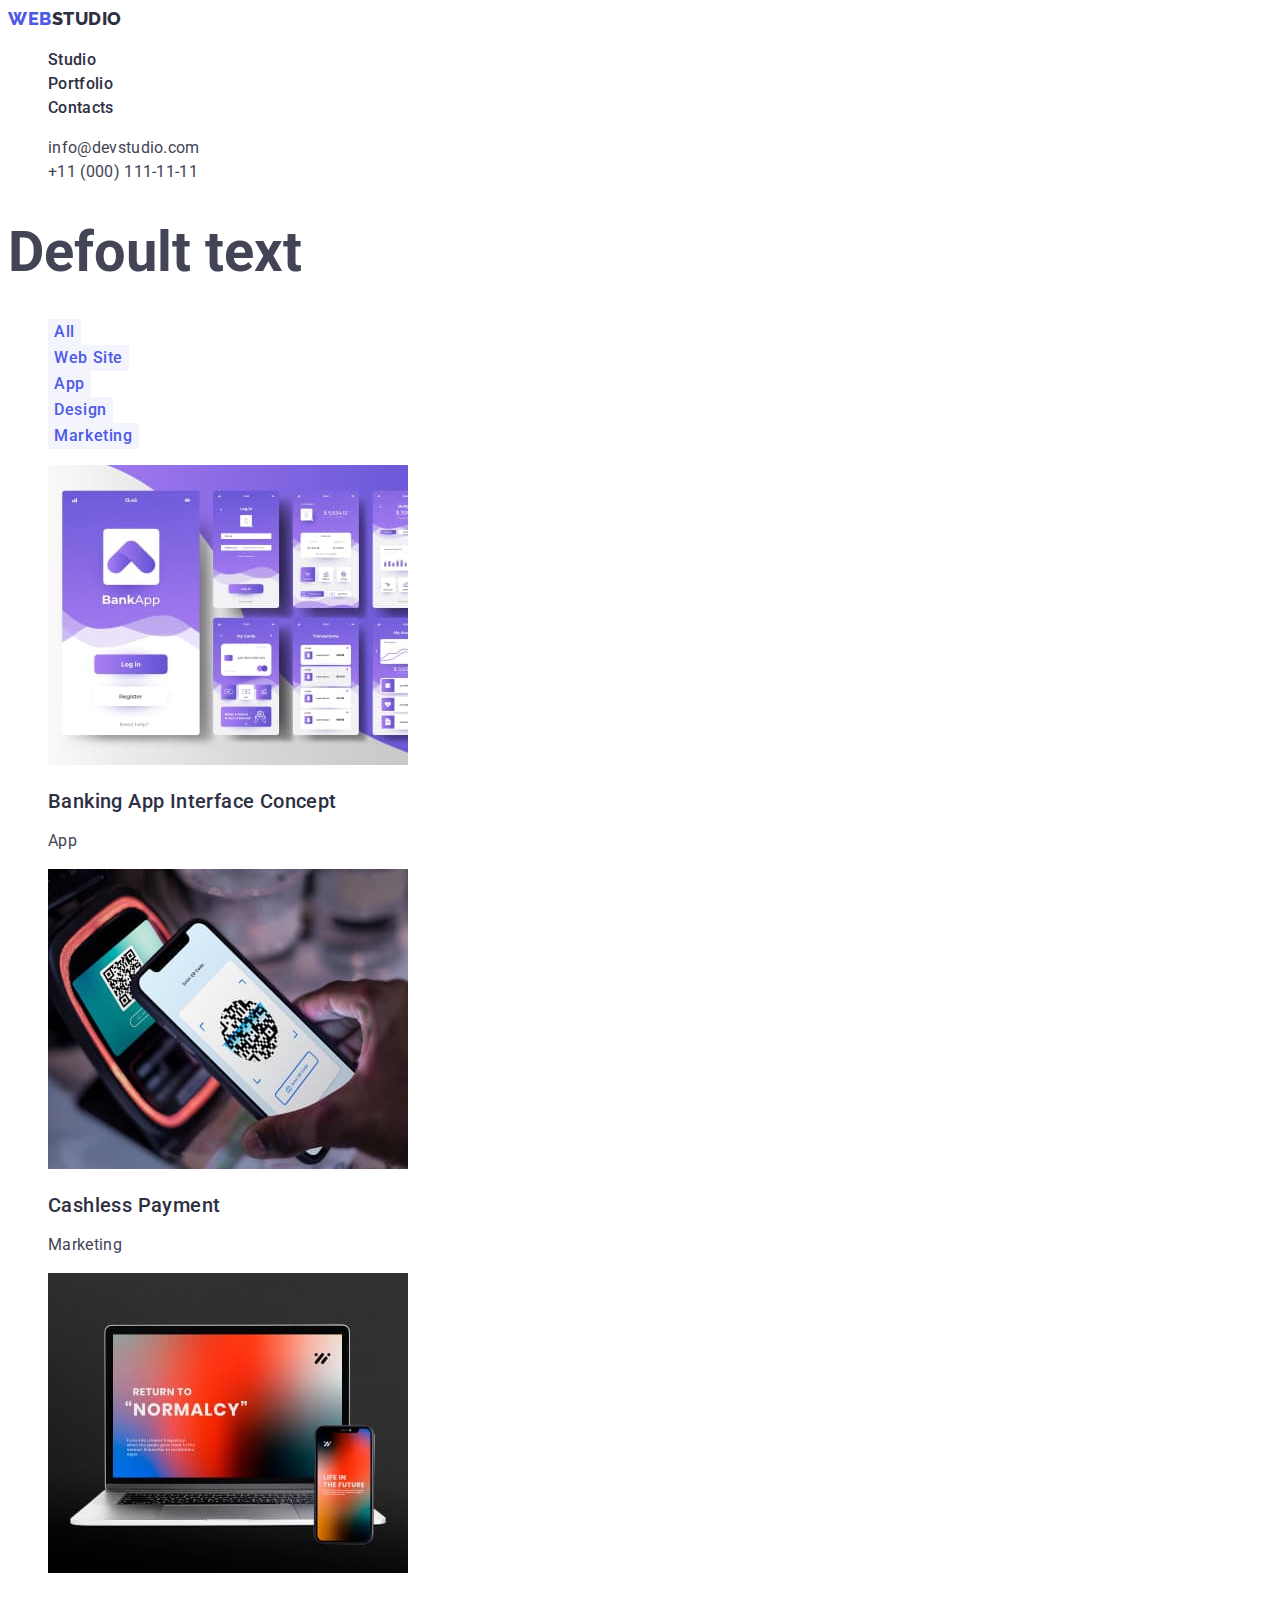
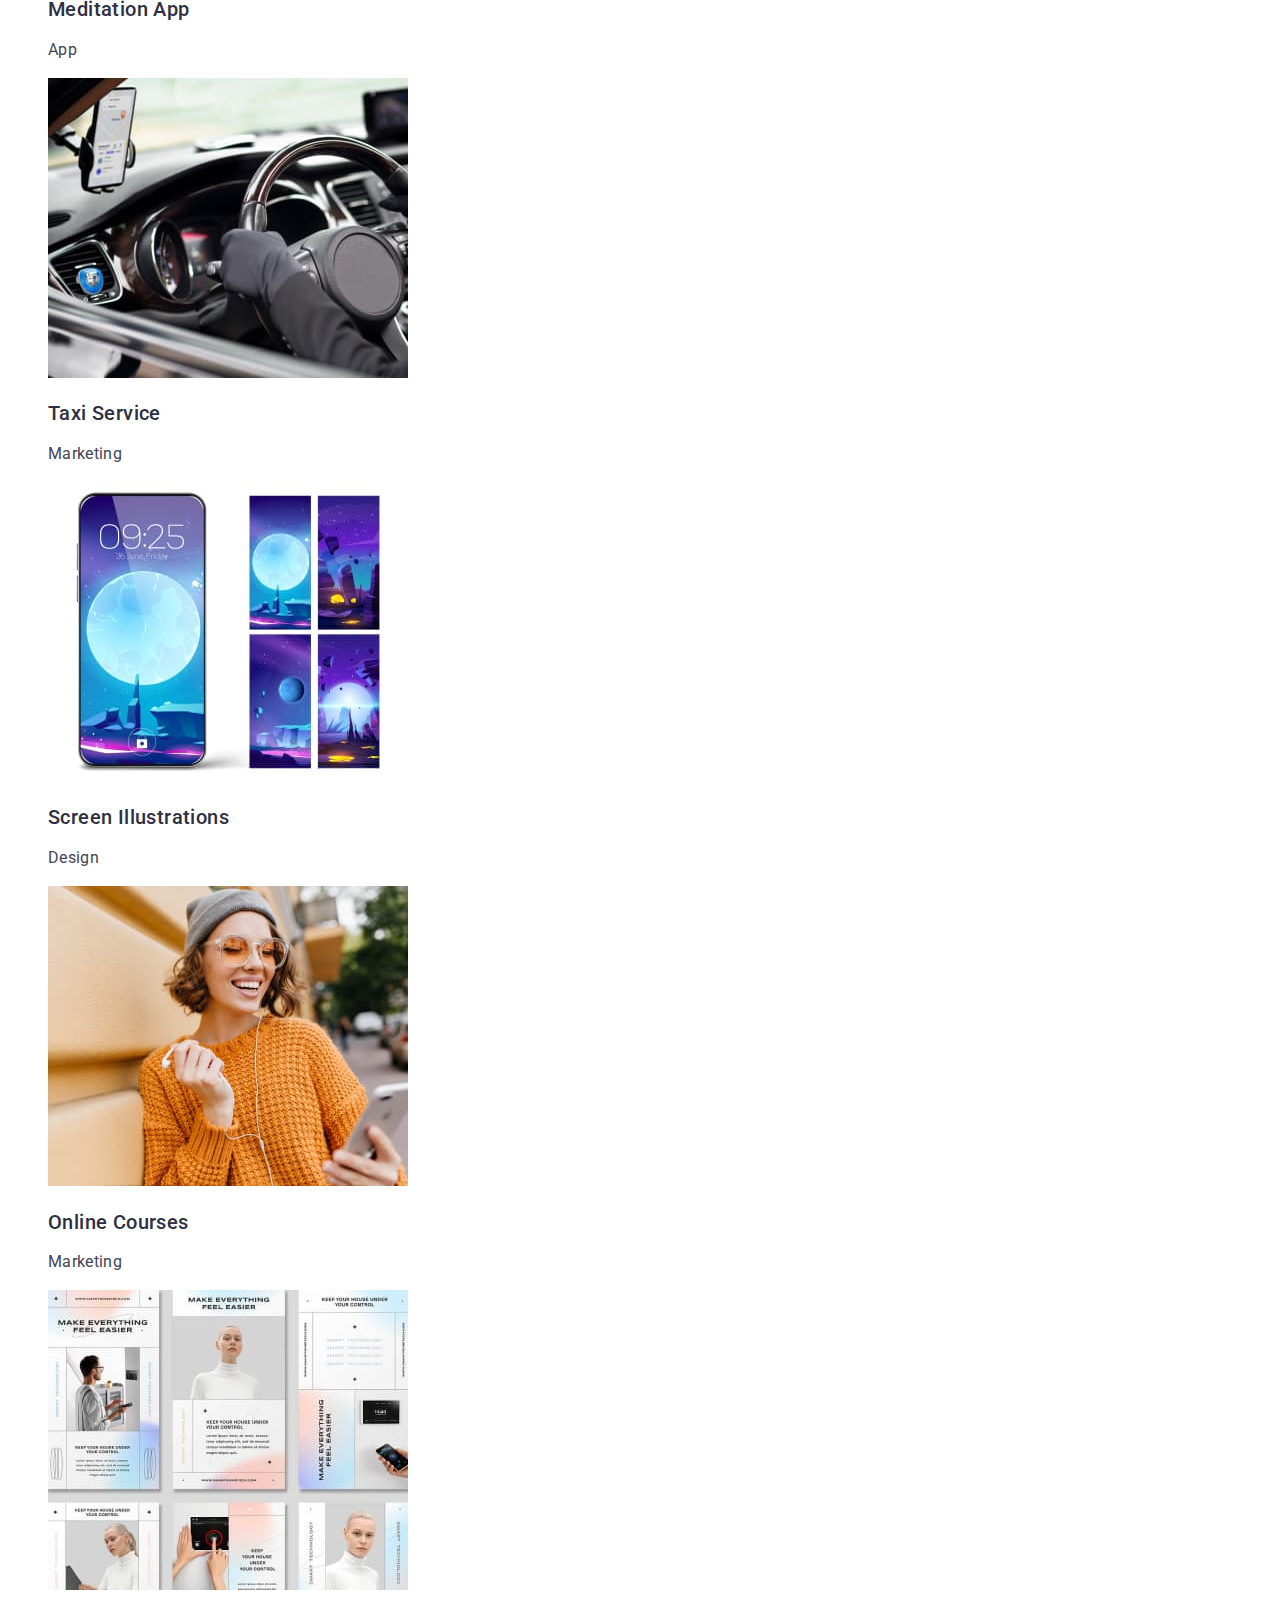
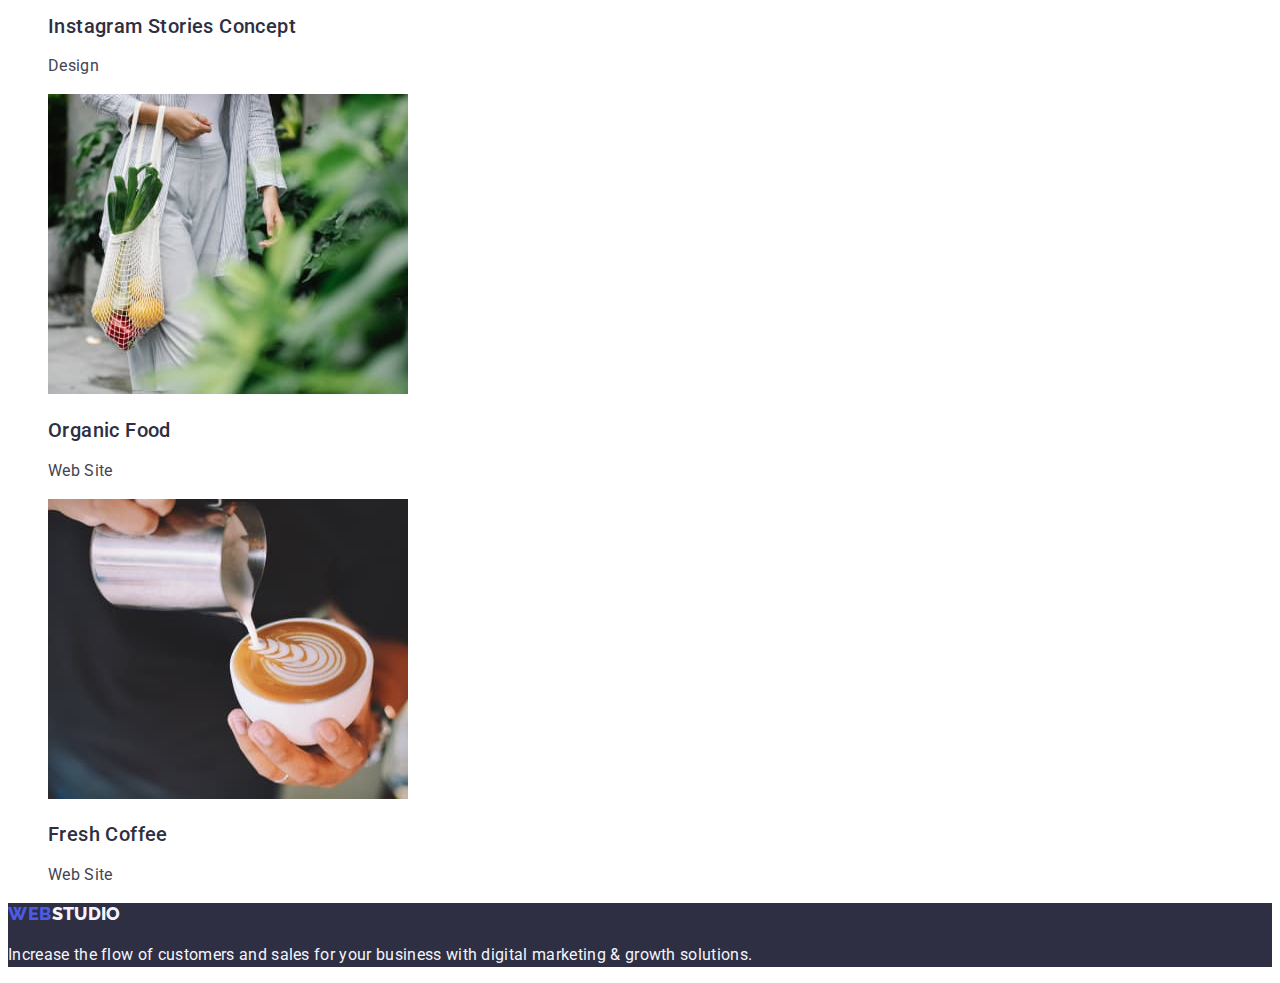
==== portfolio.html @ a038d124 "Initial commit" ====
<!DOCTYPE html>
<html lang="en">
  <head>
    <meta charset="UTF-8" />
    <meta http-equiv="X-UA-Compatible" content="IE=edge" />
    <meta name="viewport" content="width=device-width, initial-scale=1.0" />
    <link rel="stylesheet" href="./css/styles.css" />
    <link rel="preconnect" href="https://fonts.googleapis.com" />
    <link rel="preconnect" href="https://fonts.gstatic.com" crossorigin />
    <link
      href="https://fonts.googleapis.com/css2?family=Raleway:wght@800&family=Roboto:wght@400;500;700;900&display=swap"
      rel="stylesheet"
    />
    <title>Document</title>
    <link rel="stylesheet" href="./css/styles.css" />
  </head>

  <body>
    <header>
      <nav>
        <a href="./index.html" class="logo link"
          >Web<span class="logo-part">Studio</span></a
        >

        <ul class="list">
          <li>
            <a href="./index.html" class="nav-link link">Studio</a>
          </li>
          <li>
            <a href="./portfolio.html" class="nav-link link">Portfolio</a>
          </li>
          <li><a href="" class="nav-link link">Contacts</a></li>
        </ul>
      </nav>
      <address class="contacts">
        <ul class="list">
          <li>
            <a href="mailto:info@devstudio.com" class="address-link link"
              >info@devstudio.com</a
            >
          </li>
          <li>
            <a href="tel:+110001111111" class="address-link link"
              >+11 (000) 111-11-11</a
            >
          </li>
        </ul>
      </address>
    </header>

    <main>
      <!--Filter section-->
      <section>
        <h1>Defoult text</h1>
        <ul class="list">
          <li>
            <button type="button" class="filter-button">All</button>
          </li>
          <li>
            <button type="button" class="filter-button">Web Site</button>
          </li>
          <li>
            <button type="button" class="filter-button">App</button>
          </li>
          <li>
            <button type="button" class="filter-button">Design</button>
          </li>
          <li>
            <button type="button" class="filter-button">Marketing</button>
          </li>
        </ul>

        <ul class="portfolio list">
          <li>
            <a href="" class="link"
              ><img
                src="./images/portfolio/img1.jpg"
                alt="Banking App Interface Concept"
                width="360"
              />
              <h2 class="portfolio_h">Banking App Interface Concept</h2>
              <p class="portfolio_p">App</p>
            </a>
          </li>
          <li>
            <a href="" class="link"
              ><img
                src="./images/portfolio/img2.jpg"
                alt="Cashless Payment"
                width="360"
              />
              <h2 class="portfolio_h">Cashless Payment</h2>
              <p class="portfolio_p">Marketing</p></a
            >
          </li>
          <li>
            <a href="" class="link"
              ><img
                src="./images/portfolio/img3.jpg"
                alt="Meditation App"
                width="360"
              />
              <h2 class="portfolio_h">Meditation App</h2>
              <p class="portfolio_p">App</p>
            </a>
          </li>
          <li>
            <a href="" class="link"
              ><img
                src="./images/portfolio/img4.jpg"
                alt="Taxi Service"
                width="360"
              />
              <h2 class="portfolio_h">Taxi Service</h2>
              <p class="portfolio_p">Marketing</p></a
            >
          </li>
          <li>
            <a href="" class="link"
              ><img
                src="./images/portfolio/img5.jpg"
                alt="Screen Illustrations"
                width="360"
              />
              <h2 class="portfolio_h">Screen Illustrations</h2>
              <p class="portfolio_p">Design</p></a
            >
          </li>
          <li>
            <a href="" class="link"
              ><img
                src="./images/portfolio/img6.jpg"
                alt="Online Courses"
                width="360"
              />
              <h2 class="portfolio_h">Online Courses</h2>
              <p class="portfolio_p">Marketing</p></a
            >
          </li>
          <li>
            <a href="" class="link"
              ><img
                src="./images/portfolio/img7.jpg"
                alt="Instagram Stories Concept"
                width="360"
              />
              <h2 class="portfolio_h">Instagram Stories Concept</h2>
              <p class="portfolio_p">Design</p></a
            >
          </li>
          <li>
            <a href="" class="link"
              ><img
                src="./images/portfolio/img8.jpg"
                alt="Organic Food"
                width="360"
              />
              <h2 class="portfolio_h">Organic Food</h2>
              <p class="portfolio_p">Web Site</p></a
            >
          </li>
          <li>
            <a href="" class="link"
              ><img
                src="./images/portfolio/img9.jpg"
                alt="Fresh Coffee"
                width="360"
              />
              <h2 class="portfolio_h">Fresh Coffee</h2>
              <p class="portfolio_p">Web Site</p></a
            >
          </li>
        </ul>
      </section>
    </main>
    <footer class="foot">
      <a href="./index.html" class="logo link"
        >Web<span class="logo_second">Studio</span></a
      >
      <p class="p_second">
        Increase the flow of customers and sales for your business with digital
        marketing & growth solutions.
      </p>
    </footer>
  </body>
</html>
---- css/styles.css ----
:root {
  --primary-font: "Roboto", sans-serif;
  --primary-brand-color: #4d5ae5;
  --pressed-state-color: #404bbf;
  --primary-saccess-color: #31d0aa;
  --text-color: #434455;
  --saccent-color: #e7e9fc;
  --light-color: #f4f4fd;
  --modal-overlay: #2e2f42;
  --hero-background-color: #2e2f42;
  --white-background-color: #ffffff;
  --modal-background-color: #fcfcfc;
}

body {
  font-family: var(--primary-font);
  color: var(--text-color);
  font-size: 16px;
  background-color: var(--white-background-color);
  line-height: 24px;
  letter-spacing: 2%;
}

h1 {
  font-size: 56px;
  line-height: 60px;
  letter-spacing: 2%;
  font-weight: bold;
}
.second_h {
  font-size: 36px;
  letter-spacing: 2%;
  font-weight: bold;
  letter-spacing: 0.02em;
  color: var(--hero-background-color);
}
.third_h {
  font-size: 20px;
  font-weight: medium;
  font-weight: 500;
  line-height: 1.2;
  letter-spacing: 0.02em;
  color: var(--hero-background-color);
}
button {
  font-size: 16px;
  letter-spacing: 4%;
  line-height: 24px;
  background-color: var(--primary-brand-color);
  color: var(--white-background-color);
  border: 0px;
  cursor: pointer;
}
button:hover,
button:focus {
  background-color: var(--pressed-state-color);
}
.small-text {
  font-size: 12px;
  letter-spacing: 4%;
  line-height: 14px;
}
.medium-text {
  font-size: 16px;
  letter-spacing: 2%;
  line-height: 24px;
  font-weight: medium;
}
.nav-link {
  color: var(--text-color);
  text-decoration: none;
  font-style: normal;
  font-weight: 500;
  font-size: 16px;
  line-height: 1.5;
  letter-spacing: 0.02em;
  color: var(--hero-background-color);
}
.list {
  list-style: none;
}
.list .link:active {
  color: var(--primary-brand-color);
  text-decoration: underline;
}
.contacts {
  font-style: normal;
}
.contacts .link:active {
  color: var(--primary-brand-color);
  text-decoration: none;
}

ul {
  list-style-type: none;
}
.logo {
  font-family: "Raleway", sans-serif;
  font-weight: 800;
  font-size: 18px;
  line-height: 1.17;
  letter-spacing: 0.03em;
  text-transform: uppercase;
  color: var(--primary-brand-color);
  text-decoration: none;
}

.logo-part {
  color: var(--modal-overlay);
}
.logo_second {
  color: #f4f4fd;
  letter-spacing: 0.02em;
}
.p_second {
  color: var(--light-color);
  letter-spacing: 0.02em;
}
.address-link {
  font-size: 16px;
  line-height: 1.5;
  letter-spacing: 0.02em;
  color: var(--text-color);
}
.address-link:hover,
.address-link:focus {
  color: var(--pressed-state-color);
  text-decoration: none;
}
.first-section {
  background-color: var(--hero-background-color);
}
.hero_h {
  font-size: 56px;
  line-height: 1.07;
  text-align: center;
  letter-spacing: 0.02em;
  color: #ffffff;
}
.hero_button {
  background-color: #4d5ae5;
  font-family: "Roboto", sans-serif;
  font-weight: 500;
  font-size: 16px;
  line-height: 1.5;
  letter-spacing: 0.04em;
  color: #ffffff;
  cursor: pointer;
}
.hero_button:hover,
.hero_button:focus {
  background-color: var(--pressed-state-color);
}
.p_benefits {
  font-size: 16px;
  line-height: 1.5;
  letter-spacing: 0.02em;
  color: var(--text-color);
}
.second_h {
  font-size: 36px;
  line-height: 1.11;
  text-align: center;
  letter-spacing: 0.02em;
  text-transform: capitalize;
  color: var(--hero-background-color);
}
.team_section {
  background-color: #f4f4fd;
}
.team_img {
  background-color: #ffffff;
}
.foot {
  background-color: var(--hero-background-color);
}

.link {
  text-decoration: none;
}

.link:hover,
.link:focus {
  color: var(--primary-brand-color);
  text-decoration: none;
}
.nav-link.link:hover,
.nav-link.link:focus {
  color: var(--pressed-state-color);
  text-decoration: none;
}
.address-link.link:hover,
.address-link.link:focus {
  color: var(--pressed-state-color);
  text-decoration: none;
}
.filter-button {
  font-family: "Roboto", sans-serif;
  font-weight: 500;
  font-size: 16px;
  line-height: 1.5;
  letter-spacing: 0.04em;
  color: var(--primary-brand-color);
  background-color: var(--light-color);
  cursor: pointer;
}
.filter-button:hover,
.filter-button:focus {
  color: #ffffff;
  background-color: #404bbf;
}
.portfolio_p {
  font-size: 16px;
  line-height: 1.5;
  letter-spacing: 0.02em;
  color: var(--text-color);
}
.portfolio_h {
  font-weight: 500;
  font-size: 20px;
  line-height: 1.2;
  letter-spacing: 0.02em;
  color: var(--hero-background-color);
}
---- css/styles.css ----
:root {
  --primary-font: "Roboto", sans-serif;
  --primary-brand-color: #4d5ae5;
  --pressed-state-color: #404bbf;
  --primary-saccess-color: #31d0aa;
  --text-color: #434455;
  --saccent-color: #e7e9fc;
  --light-color: #f4f4fd;
  --modal-overlay: #2e2f42;
  --hero-background-color: #2e2f42;
  --white-background-color: #ffffff;
  --modal-background-color: #fcfcfc;
}

body {
  font-family: var(--primary-font);
  color: var(--text-color);
  font-size: 16px;
  background-color: var(--white-background-color);
  line-height: 24px;
  letter-spacing: 2%;
}

h1 {
  font-size: 56px;
  line-height: 60px;
  letter-spacing: 2%;
  font-weight: bold;
}
.second_h {
  font-size: 36px;
  letter-spacing: 2%;
  font-weight: bold;
  letter-spacing: 0.02em;
  color: var(--hero-background-color);
}
.third_h {
  font-size: 20px;
  font-weight: medium;
  font-weight: 500;
  line-height: 1.2;
  letter-spacing: 0.02em;
  color: var(--hero-background-color);
}
button {
  font-size: 16px;
  letter-spacing: 4%;
  line-height: 24px;
  background-color: var(--primary-brand-color);
  color: var(--white-background-color);
  border: 0px;
  cursor: pointer;
}
button:hover,
button:focus {
  background-color: var(--pressed-state-color);
}
.small-text {
  font-size: 12px;
  letter-spacing: 4%;
  line-height: 14px;
}
.medium-text {
  font-size: 16px;
  letter-spacing: 2%;
  line-height: 24px;
  font-weight: medium;
}
.nav-link {
  color: var(--text-color);
  text-decoration: none;
  font-style: normal;
  font-weight: 500;
  font-size: 16px;
  line-height: 1.5;
  letter-spacing: 0.02em;
  color: var(--hero-background-color);
}
.list {
  list-style: none;
}
.list .link:active {
  color: var(--primary-brand-color);
  text-decoration: underline;
}
.contacts {
  font-style: normal;
}
.contacts .link:active {
  color: var(--primary-brand-color);
  text-decoration: none;
}

ul {
  list-style-type: none;
}
.logo {
  font-family: "Raleway", sans-serif;
  font-weight: 800;
  font-size: 18px;
  line-height: 1.17;
  letter-spacing: 0.03em;
  text-transform: uppercase;
  color: var(--primary-brand-color);
  text-decoration: none;
}

.logo-part {
  color: var(--modal-overlay);
}
.logo_second {
  color: #f4f4fd;
  letter-spacing: 0.02em;
}
.p_second {
  color: var(--light-color);
  letter-spacing: 0.02em;
}
.address-link {
  font-size: 16px;
  line-height: 1.5;
  letter-spacing: 0.02em;
  color: var(--text-color);
}
.address-link:hover,
.address-link:focus {
  color: var(--pressed-state-color);
  text-decoration: none;
}
.first-section {
  background-color: var(--hero-background-color);
}
.hero_h {
  font-size: 56px;
  line-height: 1.07;
  text-align: center;
  letter-spacing: 0.02em;
  color: #ffffff;
}
.hero_button {
  background-color: #4d5ae5;
  font-family: "Roboto", sans-serif;
  font-weight: 500;
  font-size: 16px;
  line-height: 1.5;
  letter-spacing: 0.04em;
  color: #ffffff;
  cursor: pointer;
}
.hero_button:hover,
.hero_button:focus {
  background-color: var(--pressed-state-color);
}
.p_benefits {
  font-size: 16px;
  line-height: 1.5;
  letter-spacing: 0.02em;
  color: var(--text-color);
}
.second_h {
  font-size: 36px;
  line-height: 1.11;
  text-align: center;
  letter-spacing: 0.02em;
  text-transform: capitalize;
  color: var(--hero-background-color);
}
.team_section {
  background-color: #f4f4fd;
}
.team_img {
  background-color: #ffffff;
}
.foot {
  background-color: var(--hero-background-color);
}

.link {
  text-decoration: none;
}

.link:hover,
.link:focus {
  color: var(--primary-brand-color);
  text-decoration: none;
}
.nav-link.link:hover,
.nav-link.link:focus {
  color: var(--pressed-state-color);
  text-decoration: none;
}
.address-link.link:hover,
.address-link.link:focus {
  color: var(--pressed-state-color);
  text-decoration: none;
}
.filter-button {
  font-family: "Roboto", sans-serif;
  font-weight: 500;
  font-size: 16px;
  line-height: 1.5;
  letter-spacing: 0.04em;
  color: var(--primary-brand-color);
  background-color: var(--light-color);
  cursor: pointer;
}
.filter-button:hover,
.filter-button:focus {
  color: #ffffff;
  background-color: #404bbf;
}
.portfolio_p {
  font-size: 16px;
  line-height: 1.5;
  letter-spacing: 0.02em;
  color: var(--text-color);
}
.portfolio_h {
  font-weight: 500;
  font-size: 20px;
  line-height: 1.2;
  letter-spacing: 0.02em;
  color: var(--hero-background-color);
}
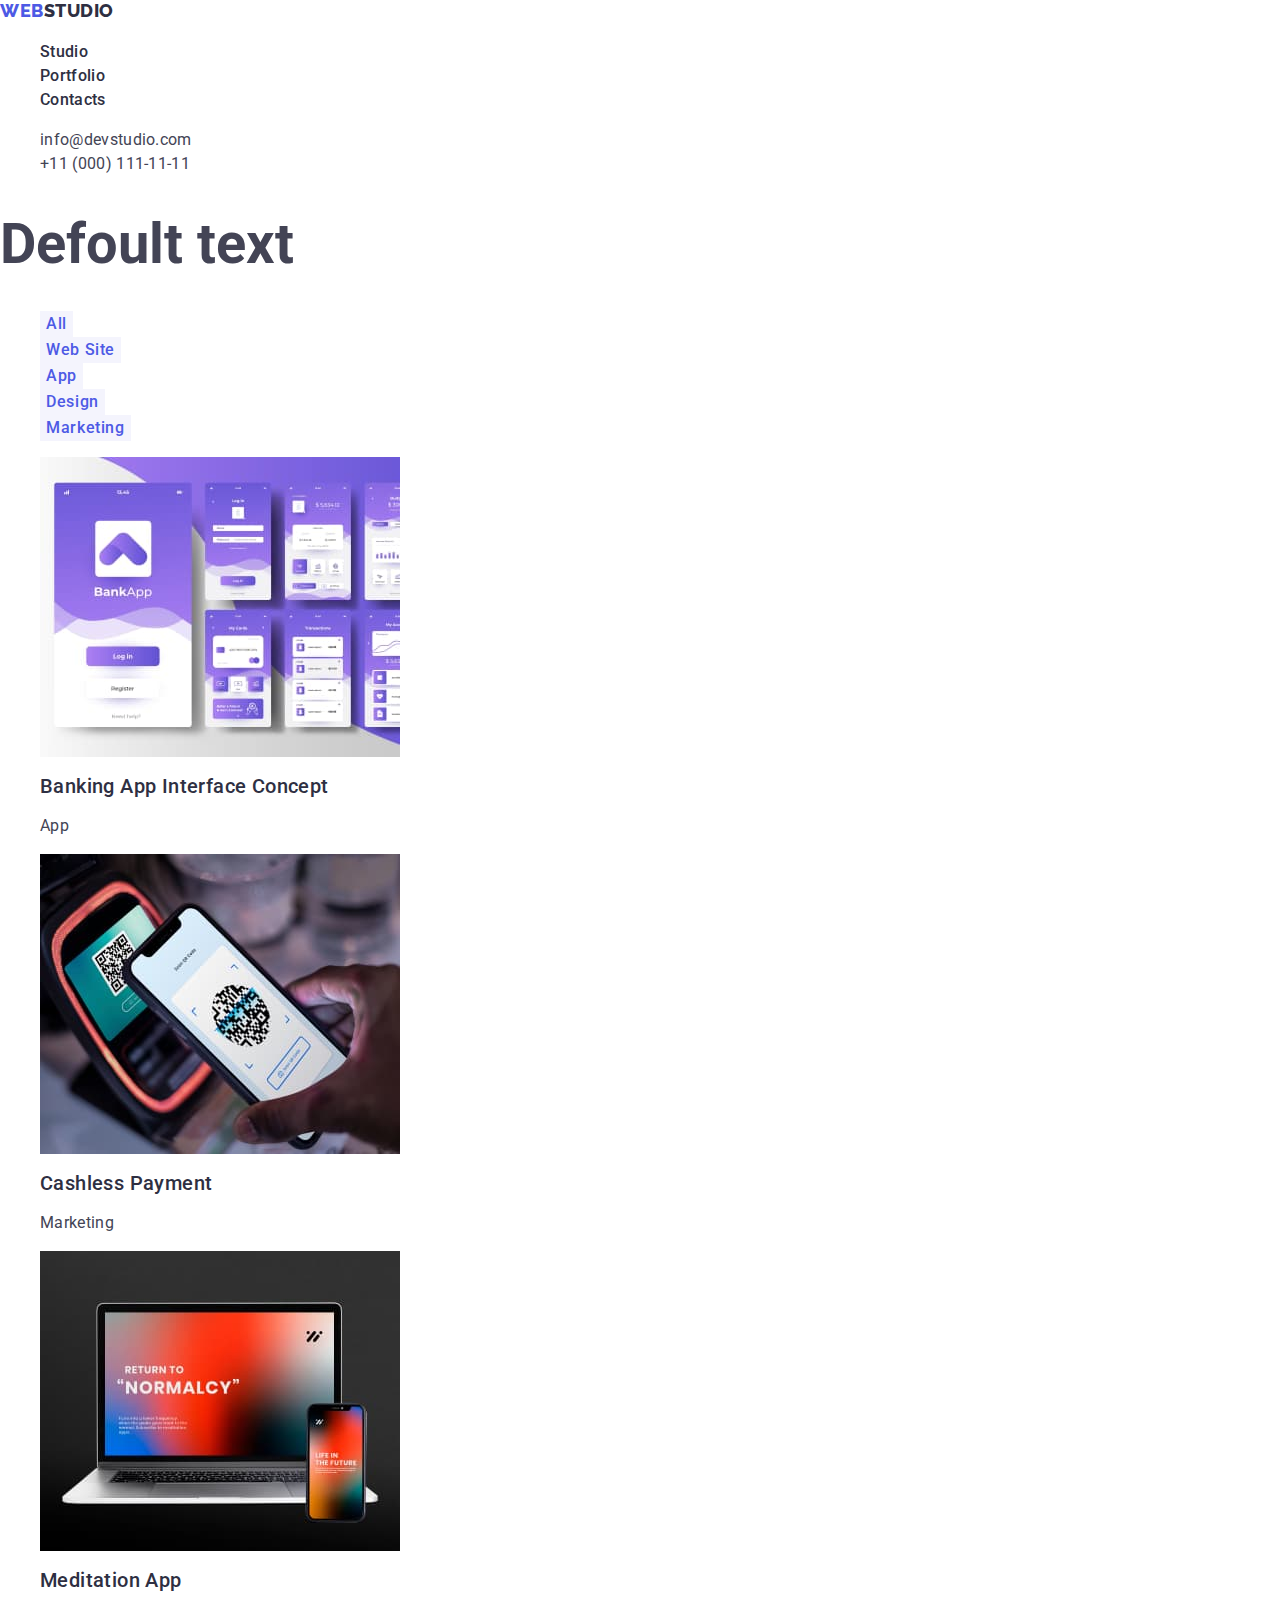
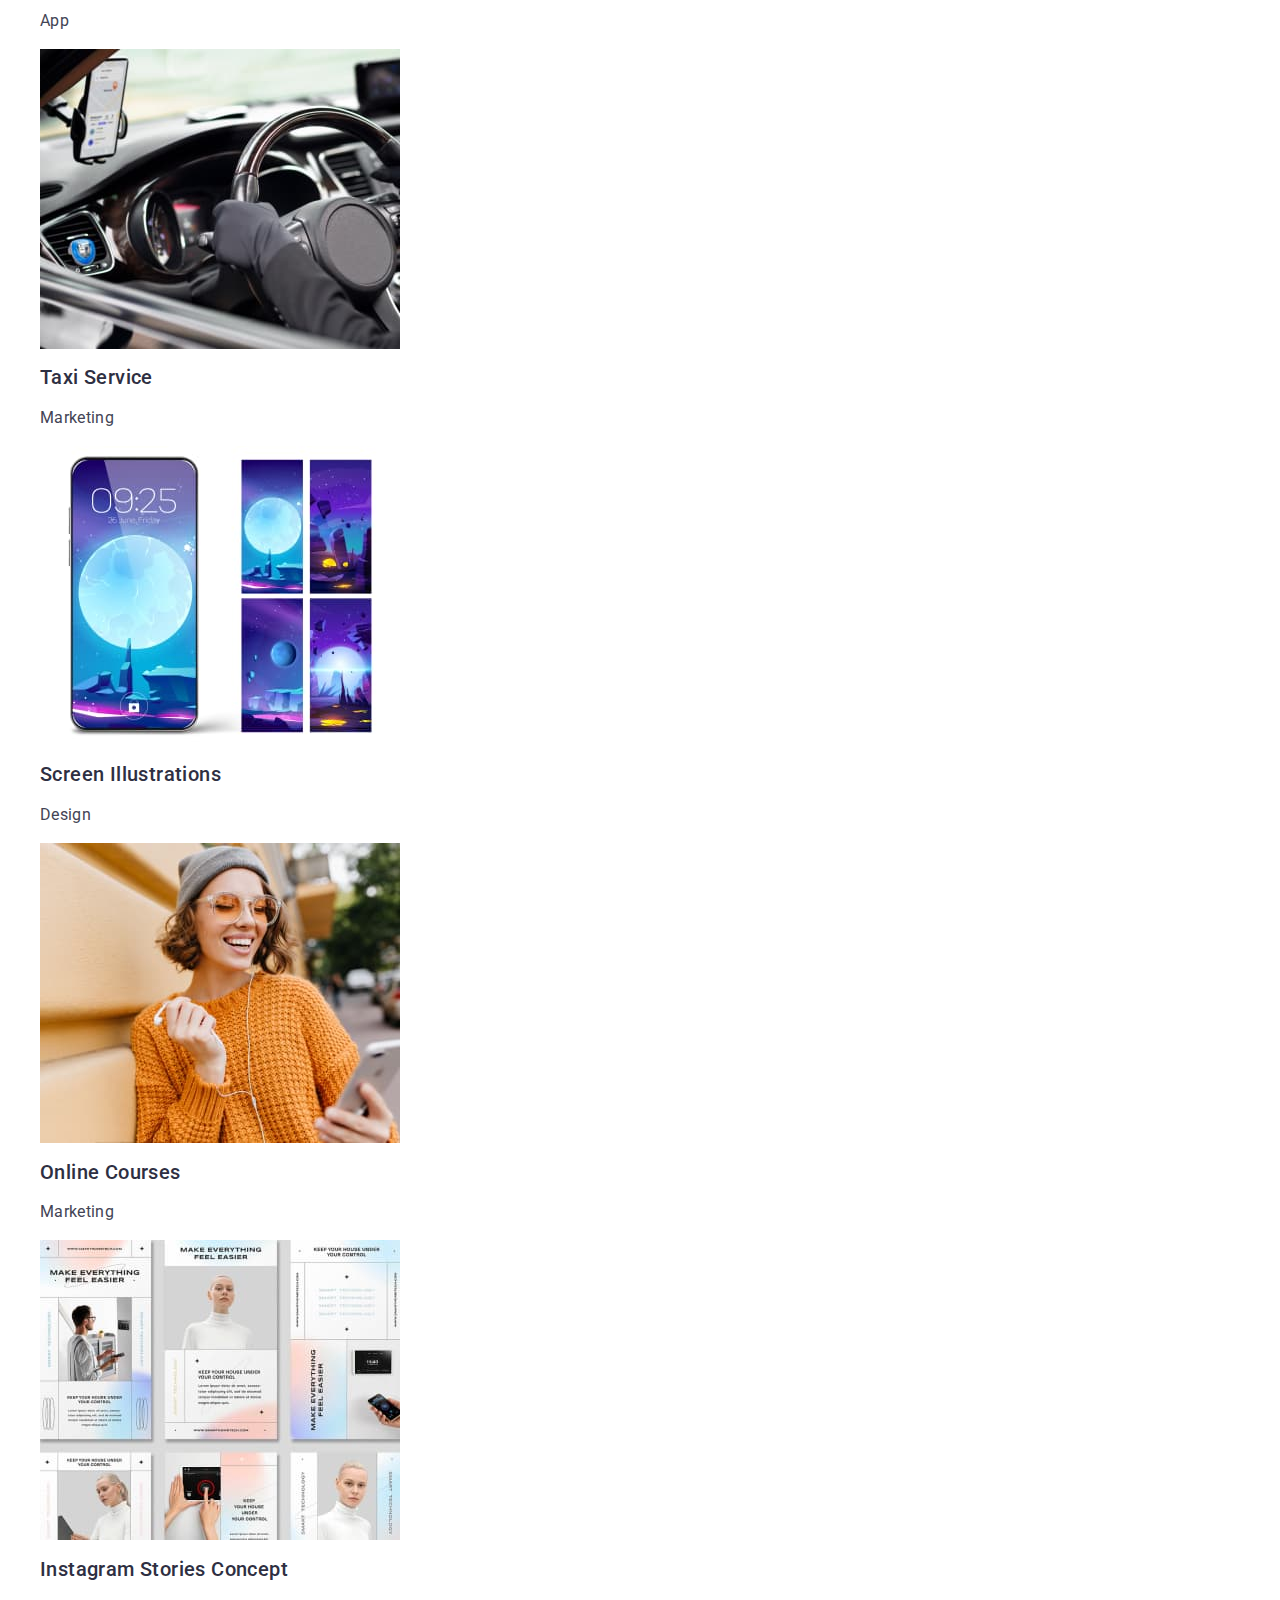
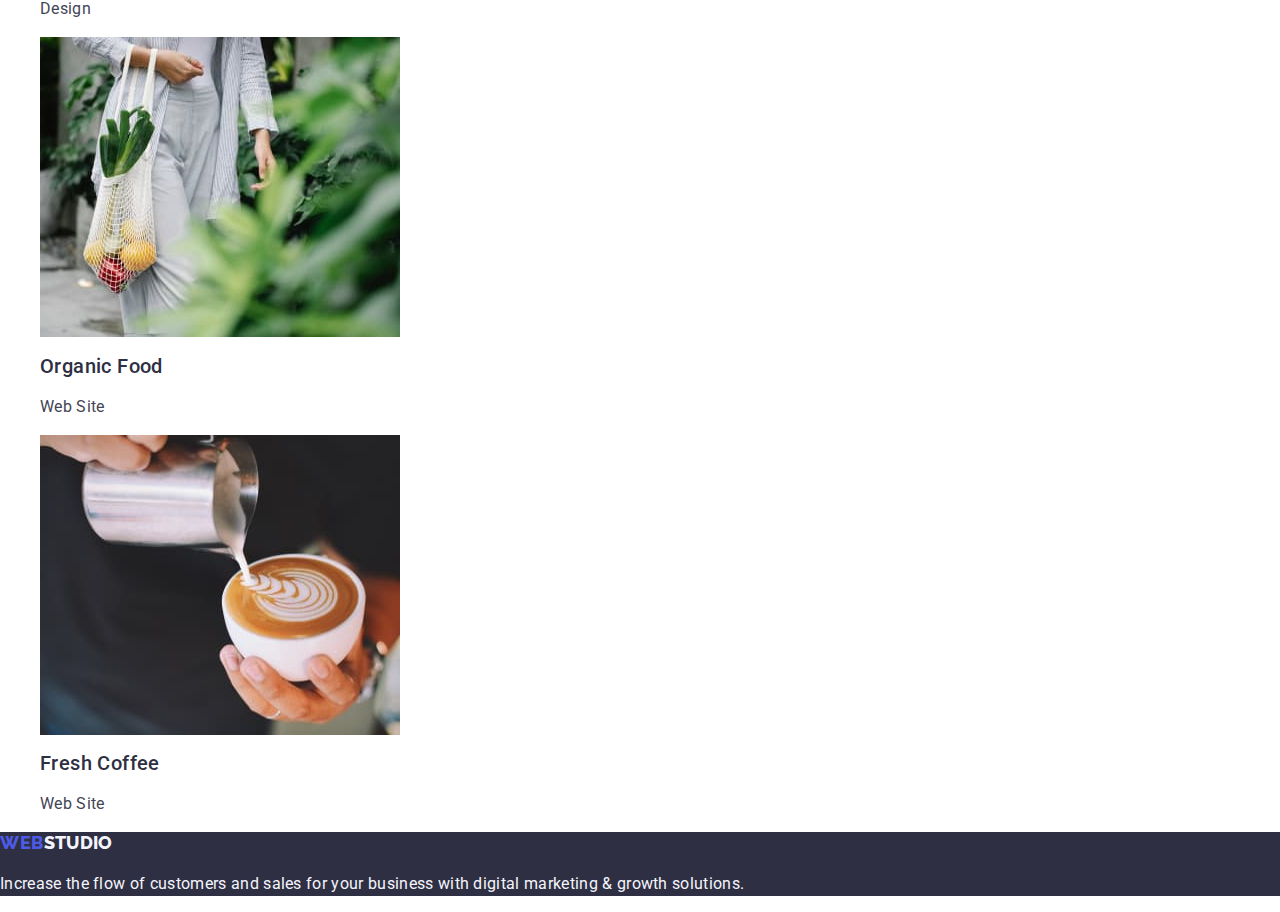
==== commit b30d9eaf: "1" ====
--- a/portfolio.html
+++ b/portfolio.html
@@ -12,6 +12,10 @@
       rel="stylesheet"
     />
     <title>Document</title>
+    <link
+      rel="stylesheet"
+      href="https://cdn.jsdelivr.net/npm/modern-normalize@2.0.0/modern-normalize.min.css"
+    />
     <link rel="stylesheet" href="./css/styles.css" />
   </head>
 
--- a/css/styles.css
+++ b/css/styles.css
@@ -27,13 +27,7 @@
   letter-spacing: 2%;
   font-weight: bold;
 }
-.second_h {
-  font-size: 36px;
-  letter-spacing: 2%;
-  font-weight: bold;
-  letter-spacing: 0.02em;
-  color: var(--hero-background-color);
-}
+
 .third_h {
   font-size: 20px;
   font-weight: medium;
@@ -163,8 +157,11 @@
   text-align: center;
   letter-spacing: 0.02em;
   text-transform: capitalize;
-  color: var(--hero-background-color);
-}
+  color: var(--hero-background-color); 
+    
+  font-weight: bold;
+}
+
 .team_section {
   background-color: #f4f4fd;
 }
@@ -222,3 +219,6 @@
   letter-spacing: 0.02em;
   color: var(--hero-background-color);
 }
+img {
+  display: block;
+}--- a/css/styles.css
+++ b/css/styles.css
@@ -27,13 +27,7 @@
   letter-spacing: 2%;
   font-weight: bold;
 }
-.second_h {
-  font-size: 36px;
-  letter-spacing: 2%;
-  font-weight: bold;
-  letter-spacing: 0.02em;
-  color: var(--hero-background-color);
-}
+
 .third_h {
   font-size: 20px;
   font-weight: medium;
@@ -163,8 +157,11 @@
   text-align: center;
   letter-spacing: 0.02em;
   text-transform: capitalize;
-  color: var(--hero-background-color);
-}
+  color: var(--hero-background-color); 
+    
+  font-weight: bold;
+}
+
 .team_section {
   background-color: #f4f4fd;
 }
@@ -222,3 +219,6 @@
   letter-spacing: 0.02em;
   color: var(--hero-background-color);
 }
+img {
+  display: block;
+}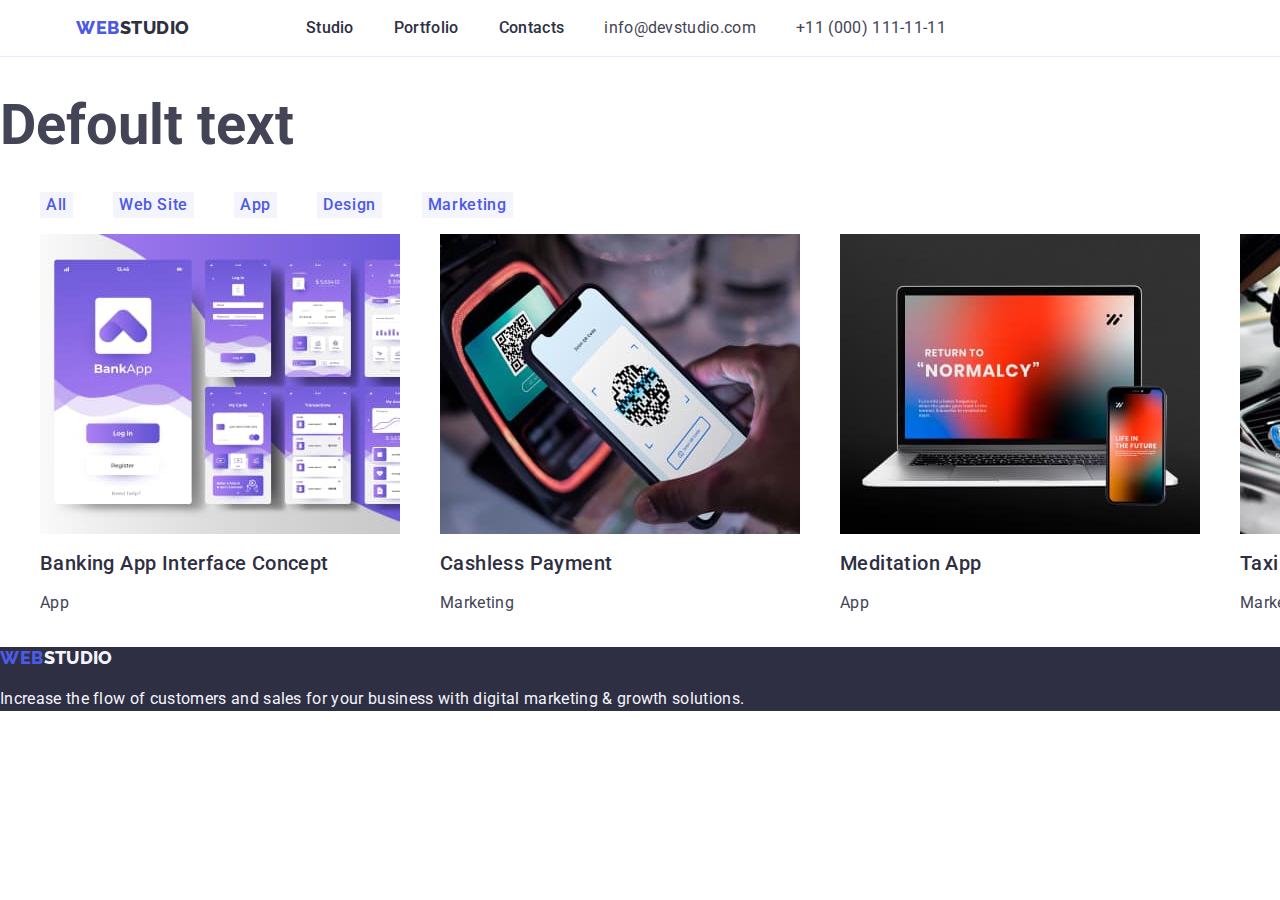
==== commit 4b3464dd: "5" ====
--- a/portfolio.html
+++ b/portfolio.html
@@ -20,36 +20,38 @@
   </head>
 
   <body>
-    <header>
-      <nav>
-        <a href="./index.html" class="logo link"
-          >Web<span class="logo-part">Studio</span></a
-        >
+    <header class="page-header">
+      <div class="div-page-header container">
+        <nav class="navigation">
+          <a href="./index.html" class="logo link"
+            >Web<span class="logo-part">Studio</span></a
+          >
 
-        <ul class="list">
-          <li>
-            <a href="./index.html" class="nav-link link">Studio</a>
-          </li>
-          <li>
-            <a href="./portfolio.html" class="nav-link link">Portfolio</a>
-          </li>
-          <li><a href="" class="nav-link link">Contacts</a></li>
-        </ul>
-      </nav>
-      <address class="contacts">
-        <ul class="list">
-          <li>
-            <a href="mailto:info@devstudio.com" class="address-link link"
-              >info@devstudio.com</a
-            >
-          </li>
-          <li>
-            <a href="tel:+110001111111" class="address-link link"
-              >+11 (000) 111-11-11</a
-            >
-          </li>
-        </ul>
-      </address>
+          <ul class="list">
+            <li>
+              <a href="./index.html" class="nav-link link">Studio</a>
+            </li>
+            <li>
+              <a href="./portfolio.html" class="nav-link link">Portfolio</a>
+            </li>
+            <li><a href="" class="nav-link link">Contacts</a></li>
+          </ul>
+        </nav>
+        <address class="contacts">
+          <ul class="list">
+            <li>
+              <a href="mailto:info@devstudio.com" class="address-link link"
+                >info@devstudio.com</a
+              >
+            </li>
+            <li>
+              <a href="tel:+110001111111" class="address-link link"
+                >+11 (000) 111-11-11</a
+              >
+            </li>
+          </ul>
+        </address>
+      </div>
     </header>
 
     <main>
--- a/css/styles.css
+++ b/css/styles.css
@@ -35,6 +35,7 @@
   line-height: 1.2;
   letter-spacing: 0.02em;
   color: var(--hero-background-color);
+  margin-bottom: 8px;
 }
 button {
   font-size: 16px;
@@ -69,9 +70,12 @@
   line-height: 1.5;
   letter-spacing: 0.02em;
   color: var(--hero-background-color);
+  padding: 24px 0 24px;
 }
 .list {
   list-style: none;
+  display: flex;
+  gap: 40px;
 }
 .list .link:active {
   color: var(--primary-brand-color);
@@ -79,6 +83,7 @@
 }
 .contacts {
   font-style: normal;
+  display: flex;
 }
 .contacts .link:active {
   color: var(--primary-brand-color);
@@ -97,6 +102,7 @@
   text-transform: uppercase;
   color: var(--primary-brand-color);
   text-decoration: none;
+  margin-right: 76px;
 }
 
 .logo-part {
@@ -123,6 +129,10 @@
 }
 .first-section {
   background-color: var(--hero-background-color);
+  padding: 188px 0 188px;
+}
+.second-section {
+  padding: 120px 0 120px;
 }
 .hero_h {
   font-size: 56px;
@@ -130,6 +140,7 @@
   text-align: center;
   letter-spacing: 0.02em;
   color: #ffffff;
+  max-width: 496px;
 }
 .hero_button {
   background-color: #4d5ae5;
@@ -140,6 +151,11 @@
   letter-spacing: 0.04em;
   color: #ffffff;
   cursor: pointer;
+  display: block;
+  min-width: 169px;
+  height: 56px;
+  border: none;
+  border-radius: 4px;
 }
 .hero_button:hover,
 .hero_button:focus {
@@ -157,8 +173,7 @@
   text-align: center;
   letter-spacing: 0.02em;
   text-transform: capitalize;
-  color: var(--hero-background-color); 
-    
+  color: var(--hero-background-color);
   font-weight: bold;
 }
 
@@ -221,4 +236,38 @@
 }
 img {
   display: block;
-}+}
+.page-header {
+  border-bottom: 1px solid #e7e9fc;
+}
+.div-page-header {
+  display: flex;
+}
+.container {
+  width: 1158px;
+  margin: 0 auto;
+  padding: 0 15px 0 15px;
+}
+.navigation {
+  display: flex;
+  align-items: center;
+}
+.visually-hidden {
+  position: absolute;
+  width: 1px;
+  height: 1px;
+  margin: -1px;
+  border: 0;
+  padding: 0;
+  white-space: nowrap;
+  clip-path: inset(100%);
+  clip: rect(0 0 0 0);
+  overflow: hidden;
+}
+.benefits_list{
+  display: flex;
+  gap: 24px;
+}
+.benefits-li{
+  width: calc((100% - 72px) / 4);
+}
--- a/css/styles.css
+++ b/css/styles.css
@@ -35,6 +35,7 @@
   line-height: 1.2;
   letter-spacing: 0.02em;
   color: var(--hero-background-color);
+  margin-bottom: 8px;
 }
 button {
   font-size: 16px;
@@ -69,9 +70,12 @@
   line-height: 1.5;
   letter-spacing: 0.02em;
   color: var(--hero-background-color);
+  padding: 24px 0 24px;
 }
 .list {
   list-style: none;
+  display: flex;
+  gap: 40px;
 }
 .list .link:active {
   color: var(--primary-brand-color);
@@ -79,6 +83,7 @@
 }
 .contacts {
   font-style: normal;
+  display: flex;
 }
 .contacts .link:active {
   color: var(--primary-brand-color);
@@ -97,6 +102,7 @@
   text-transform: uppercase;
   color: var(--primary-brand-color);
   text-decoration: none;
+  margin-right: 76px;
 }
 
 .logo-part {
@@ -123,6 +129,10 @@
 }
 .first-section {
   background-color: var(--hero-background-color);
+  padding: 188px 0 188px;
+}
+.second-section {
+  padding: 120px 0 120px;
 }
 .hero_h {
   font-size: 56px;
@@ -130,6 +140,7 @@
   text-align: center;
   letter-spacing: 0.02em;
   color: #ffffff;
+  max-width: 496px;
 }
 .hero_button {
   background-color: #4d5ae5;
@@ -140,6 +151,11 @@
   letter-spacing: 0.04em;
   color: #ffffff;
   cursor: pointer;
+  display: block;
+  min-width: 169px;
+  height: 56px;
+  border: none;
+  border-radius: 4px;
 }
 .hero_button:hover,
 .hero_button:focus {
@@ -157,8 +173,7 @@
   text-align: center;
   letter-spacing: 0.02em;
   text-transform: capitalize;
-  color: var(--hero-background-color); 
-    
+  color: var(--hero-background-color);
   font-weight: bold;
 }
 
@@ -221,4 +236,38 @@
 }
 img {
   display: block;
-}+}
+.page-header {
+  border-bottom: 1px solid #e7e9fc;
+}
+.div-page-header {
+  display: flex;
+}
+.container {
+  width: 1158px;
+  margin: 0 auto;
+  padding: 0 15px 0 15px;
+}
+.navigation {
+  display: flex;
+  align-items: center;
+}
+.visually-hidden {
+  position: absolute;
+  width: 1px;
+  height: 1px;
+  margin: -1px;
+  border: 0;
+  padding: 0;
+  white-space: nowrap;
+  clip-path: inset(100%);
+  clip: rect(0 0 0 0);
+  overflow: hidden;
+}
+.benefits_list{
+  display: flex;
+  gap: 24px;
+}
+.benefits-li{
+  width: calc((100% - 72px) / 4);
+}
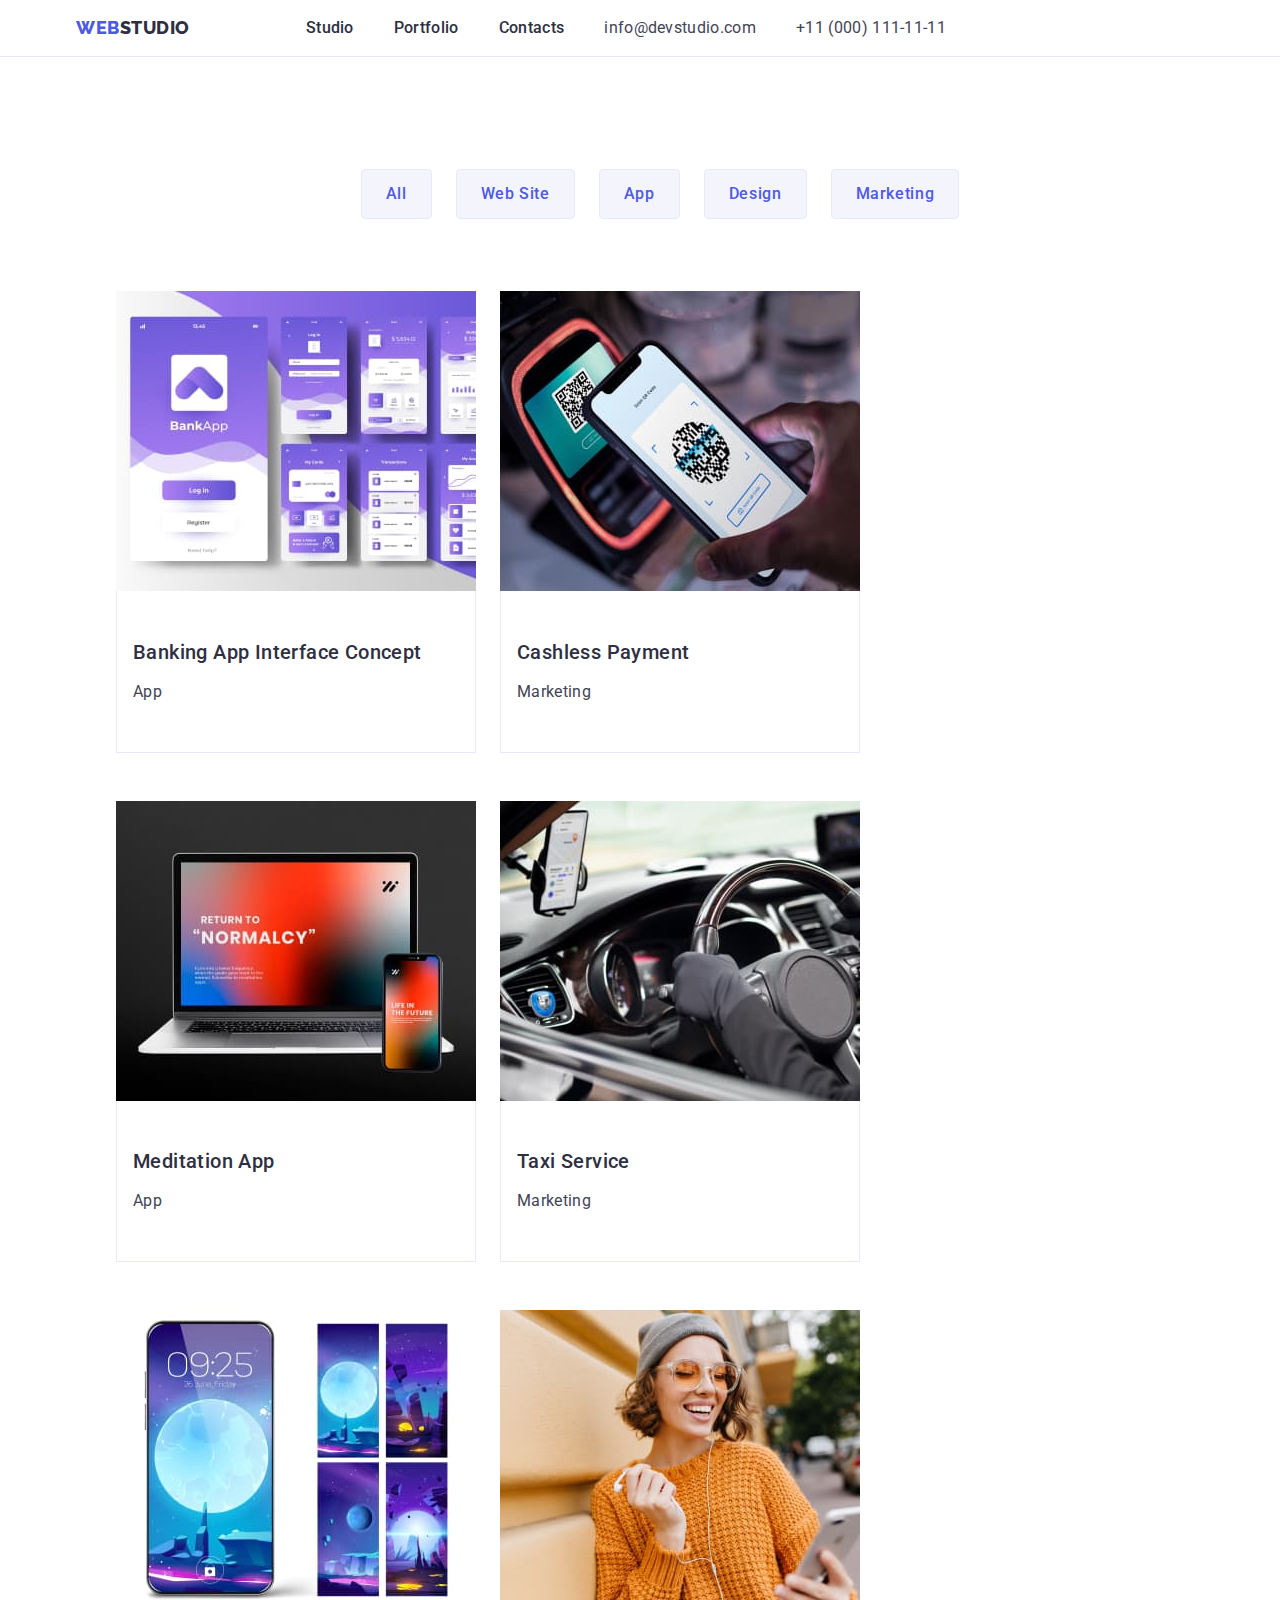
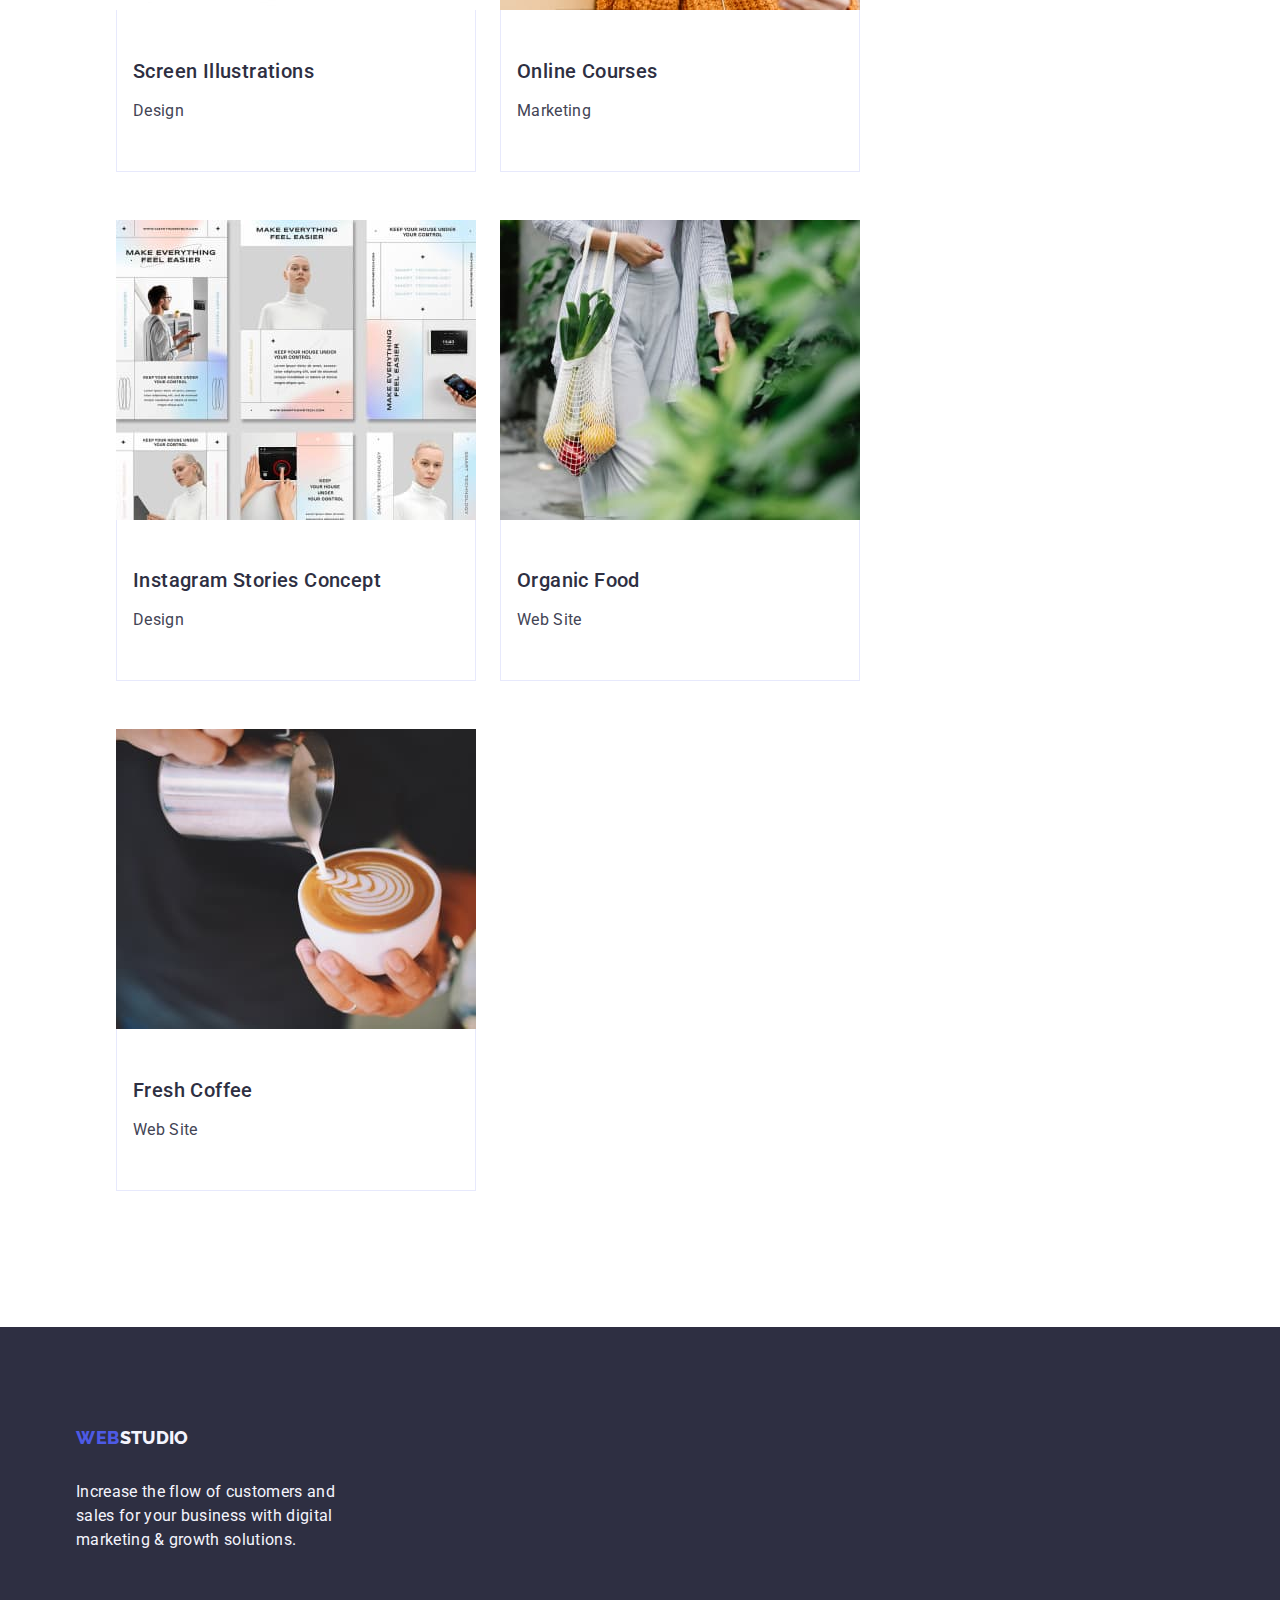
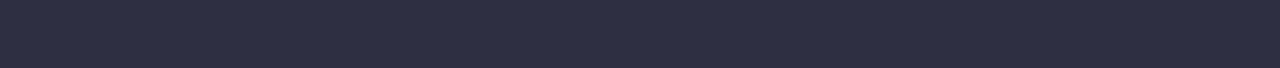
==== commit a0173c6e: "10" ====
--- a/portfolio.html
+++ b/portfolio.html
@@ -4,19 +4,19 @@
     <meta charset="UTF-8" />
     <meta http-equiv="X-UA-Compatible" content="IE=edge" />
     <meta name="viewport" content="width=device-width, initial-scale=1.0" />
-    <link rel="stylesheet" href="./css/styles.css" />
     <link rel="preconnect" href="https://fonts.googleapis.com" />
     <link rel="preconnect" href="https://fonts.gstatic.com" crossorigin />
     <link
       href="https://fonts.googleapis.com/css2?family=Raleway:wght@800&family=Roboto:wght@400;500;700;900&display=swap"
       rel="stylesheet"
     />
-    <title>Document</title>
     <link
       rel="stylesheet"
       href="https://cdn.jsdelivr.net/npm/modern-normalize@2.0.0/modern-normalize.min.css"
     />
     <link rel="stylesheet" href="./css/styles.css" />
+
+    <title>Document</title>
   </head>
 
   <body>
@@ -56,137 +56,159 @@
 
     <main>
       <!--Filter section-->
-      <section>
-        <h1>Defoult text</h1>
-        <ul class="list">
-          <li>
-            <button type="button" class="filter-button">All</button>
-          </li>
-          <li>
-            <button type="button" class="filter-button">Web Site</button>
-          </li>
-          <li>
-            <button type="button" class="filter-button">App</button>
-          </li>
-          <li>
-            <button type="button" class="filter-button">Design</button>
-          </li>
-          <li>
-            <button type="button" class="filter-button">Marketing</button>
-          </li>
-        </ul>
-
-        <ul class="portfolio list">
-          <li>
-            <a href="" class="link"
-              ><img
-                src="./images/portfolio/img1.jpg"
-                alt="Banking App Interface Concept"
-                width="360"
-              />
-              <h2 class="portfolio_h">Banking App Interface Concept</h2>
-              <p class="portfolio_p">App</p>
-            </a>
-          </li>
-          <li>
-            <a href="" class="link"
-              ><img
-                src="./images/portfolio/img2.jpg"
-                alt="Cashless Payment"
-                width="360"
-              />
-              <h2 class="portfolio_h">Cashless Payment</h2>
-              <p class="portfolio_p">Marketing</p></a
-            >
-          </li>
-          <li>
-            <a href="" class="link"
-              ><img
-                src="./images/portfolio/img3.jpg"
-                alt="Meditation App"
-                width="360"
-              />
-              <h2 class="portfolio_h">Meditation App</h2>
-              <p class="portfolio_p">App</p>
-            </a>
-          </li>
-          <li>
-            <a href="" class="link"
-              ><img
-                src="./images/portfolio/img4.jpg"
-                alt="Taxi Service"
-                width="360"
-              />
-              <h2 class="portfolio_h">Taxi Service</h2>
-              <p class="portfolio_p">Marketing</p></a
-            >
-          </li>
-          <li>
-            <a href="" class="link"
-              ><img
-                src="./images/portfolio/img5.jpg"
-                alt="Screen Illustrations"
-                width="360"
-              />
-              <h2 class="portfolio_h">Screen Illustrations</h2>
-              <p class="portfolio_p">Design</p></a
-            >
-          </li>
-          <li>
-            <a href="" class="link"
-              ><img
-                src="./images/portfolio/img6.jpg"
-                alt="Online Courses"
-                width="360"
-              />
-              <h2 class="portfolio_h">Online Courses</h2>
-              <p class="portfolio_p">Marketing</p></a
-            >
-          </li>
-          <li>
-            <a href="" class="link"
-              ><img
-                src="./images/portfolio/img7.jpg"
-                alt="Instagram Stories Concept"
-                width="360"
-              />
-              <h2 class="portfolio_h">Instagram Stories Concept</h2>
-              <p class="portfolio_p">Design</p></a
-            >
-          </li>
-          <li>
-            <a href="" class="link"
-              ><img
-                src="./images/portfolio/img8.jpg"
-                alt="Organic Food"
-                width="360"
-              />
-              <h2 class="portfolio_h">Organic Food</h2>
-              <p class="portfolio_p">Web Site</p></a
-            >
-          </li>
-          <li>
-            <a href="" class="link"
-              ><img
-                src="./images/portfolio/img9.jpg"
-                alt="Fresh Coffee"
-                width="360"
-              />
-              <h2 class="portfolio_h">Fresh Coffee</h2>
-              <p class="portfolio_p">Web Site</p></a
-            >
-          </li>
-        </ul>
+      <section class="portfolio-section">
+        <div class="container">
+          <h1 class="visually-hidden">Defoult text</h1>
+          <ul class="buttons-list list">
+            <li>
+              <button type="button" class="filter-button">All</button>
+            </li>
+            <li>
+              <button type="button" class="filter-button">Web Site</button>
+            </li>
+            <li>
+              <button type="button" class="filter-button">App</button>
+            </li>
+            <li>
+              <button type="button" class="filter-button">Design</button>
+            </li>
+            <li>
+              <button type="button" class="filter-button">Marketing</button>
+            </li>
+          </ul>
+
+          <ul class="portfolio list">
+            <li class="portfolio-item">
+              <a href="" class="link"
+                ><img
+                  src="./images/portfolio/img1.jpg"
+                  alt="Banking App Interface Concept"
+                  width="360"
+                />
+                <div>
+                  <h2 class="portfolio_h">Banking App Interface Concept</h2>
+                  <p class="portfolio_p">App</p>
+                </div>
+              </a>
+            </li>
+            <li class="portfolio-item">
+              <a href="" class="link"
+                ><img
+                  src="./images/portfolio/img2.jpg"
+                  alt="Cashless Payment"
+                  width="360"
+                />
+                <div>
+                <h2 class="portfolio_h">Cashless Payment</h2>
+                <p class="portfolio_p">Marketing</p></a
+              >
+              </div>
+            </li>
+            <li class="portfolio-item">
+              <a href="" class="link"
+                ><img
+                  src="./images/portfolio/img3.jpg"
+                  alt="Meditation App"
+                  width="360"
+                />
+                <div>
+                <h2 class="portfolio_h">Meditation App</h2>
+                <p class="portfolio_p">App</p>
+                </div>
+              </a>
+            </li>
+            <li class="portfolio-item">
+              <a href="" class="link"
+                ><img
+                  src="./images/portfolio/img4.jpg"
+                  alt="Taxi Service"
+                  width="360"
+                />
+                <div>
+                <h2 class="portfolio_h">Taxi Service</h2>
+                <p class="portfolio_p">Marketing</p></a
+              >
+              </div>
+            </li>
+            <li class="portfolio-item">
+              <a href="" class="link"
+                ><img
+                  src="./images/portfolio/img5.jpg"
+                  alt="Screen Illustrations"
+                  width="360"
+                />
+                <div>
+                <h2 class="portfolio_h">Screen Illustrations</h2>
+                <p class="portfolio_p">Design</p></a
+              >
+              </div>
+            </li>
+            <li class="portfolio-item">
+              <a href="" class="link"
+                ><img
+                  src="./images/portfolio/img6.jpg"
+                  alt="Online Courses"
+                  width="360"
+                />
+                <div>
+                <h2 class="portfolio_h">Online Courses</h2>
+                <p class="portfolio_p">Marketing</p></a
+              >
+              </div>
+            </li>
+            <li class="portfolio-item">
+              <a href="" class="link"
+                ><img
+                  src="./images/portfolio/img7.jpg"
+                  alt="Instagram Stories Concept"
+                  width="360"
+                />
+                <div>
+                <h2 class="portfolio_h">Instagram Stories Concept</h2>
+                <p class="portfolio_p">Design</p></a
+              >
+              </div>
+            </li>
+            <li class="portfolio-item">
+              <a href="" class="link"
+                ><img
+                  src="./images/portfolio/img8.jpg"
+                  alt="Organic Food"
+                  width="360"
+                />
+                <div>
+                <h2 class="portfolio_h">Organic Food</h2>
+                <p class="portfolio_p">Web Site</p></a
+              >
+              </div>
+            </li>
+            <li class="portfolio-item">
+              <a href="" class="link"
+                ><img
+                  src="./images/portfolio/img9.jpg"
+                  alt="Fresh Coffee"
+                  width="360"
+                />
+                <div>
+                <h2 class="portfolio_h">Fresh Coffee</h2>
+                <p class="portfolio_p">Web Site</p></a
+              >
+              </div>
+            </li>
+          </ul>
+        </div>
       </section>
     </main>
-    <footer class="foot">
-      <a href="./index.html" class="logo link"
-        >Web<span class="logo_second">Studio</span></a
-      >
-      <p class="p_second">
-        Increase the flow of customers and sales for your business with digital
-        marketing & growth solutions.
-      </p>
+   <footer class="foot">
+      <div class="container">
+        <a href="./index.html" class="foot_logo logo link"
+          >Web<span class="logo_second">Studio</span></a
+        >
+        <p class="p_second">
+          Increase the flow of customers and sales for your business with
+          digital marketing & growth solutions.
+        </p>
+      </div>
     </footer>
   </body>
 </html>
--- a/css/styles.css
+++ b/css/styles.css
@@ -36,6 +36,7 @@
   letter-spacing: 0.02em;
   color: var(--hero-background-color);
   margin-bottom: 8px;
+  text-align: center;
 }
 button {
   font-size: 16px;
@@ -88,6 +89,13 @@
 .contacts .link:active {
   color: var(--primary-brand-color);
   text-decoration: none;
+}
+
+.buttons-list{
+  display: flex;
+  justify-content: center;
+  gap: 24px;
+  margin-bottom: 72px;
 }
 
 ul {
@@ -103,8 +111,12 @@
   color: var(--primary-brand-color);
   text-decoration: none;
   margin-right: 76px;
-}
-
+  
+}
+.foot_logo{
+  display: inline-block;
+    margin-bottom: 16px;
+}
 .logo-part {
   color: var(--modal-overlay);
 }
@@ -115,6 +127,7 @@
 .p_second {
   color: var(--light-color);
   letter-spacing: 0.02em;
+  max-width: 264px;
 }
 .address-link {
   font-size: 16px;
@@ -133,6 +146,9 @@
 }
 .second-section {
   padding: 120px 0 120px;
+}
+.third-section{
+  padding-bottom: 120px;
 }
 .hero_h {
   font-size: 56px;
@@ -141,6 +157,9 @@
   letter-spacing: 0.02em;
   color: #ffffff;
   max-width: 496px;
+  margin: 0 auto;
+  padding-bottom:48px;
+  
 }
 .hero_button {
   background-color: #4d5ae5;
@@ -156,6 +175,7 @@
   height: 56px;
   border: none;
   border-radius: 4px;
+  margin: 0 auto;
 }
 .hero_button:hover,
 .hero_button:focus {
@@ -166,6 +186,7 @@
   line-height: 1.5;
   letter-spacing: 0.02em;
   color: var(--text-color);
+  text-align: center;
 }
 .second_h {
   font-size: 36px;
@@ -175,16 +196,21 @@
   text-transform: capitalize;
   color: var(--hero-background-color);
   font-weight: bold;
+  margin-bottom: 72px;
 }
 
 .team_section {
   background-color: #f4f4fd;
+  padding: 120px 0 120px;
 }
 .team_img {
   background-color: #ffffff;
+  width: calc((100%-72px)/4);
+  border-radius: 0px 0px 4px 4px;
 }
 .foot {
   background-color: var(--hero-background-color);
+  padding: 100px 0 100px;
 }
 
 .link {
@@ -215,11 +241,15 @@
   color: var(--primary-brand-color);
   background-color: var(--light-color);
   cursor: pointer;
+  padding: 12px 24px 12px;
+  border: 1px solid var(--saccent-color);
+  border-radius: 4px;
 }
 .filter-button:hover,
 .filter-button:focus {
   color: #ffffff;
   background-color: #404bbf;
+  border: 1px solid transparent
 }
 .portfolio_p {
   font-size: 16px;
@@ -233,9 +263,17 @@
   line-height: 1.2;
   letter-spacing: 0.02em;
   color: var(--hero-background-color);
+  margin-bottom: 8px;
+}
+.portfolio{
+  display: flex;
+  flex-wrap: wrap;
+  column-gap: 24px;
+  row-gap: 48px;
 }
 img {
   display: block;
+  
 }
 .page-header {
   border-bottom: 1px solid #e7e9fc;
@@ -247,6 +285,7 @@
   width: 1158px;
   margin: 0 auto;
   padding: 0 15px 0 15px;
+  
 }
 .navigation {
   display: flex;
@@ -268,6 +307,27 @@
   display: flex;
   gap: 24px;
 }
-.benefits-li{
-  width: calc((100% - 72px) / 4);
-}
+ .benefits-item{
+width: calc((100% - 72px)/4);
+}
+.third-list{
+  display: flex;
+  gap: 24px;
+}
+.we-doing-li{
+  width: calc((100%-48px)/3);
+}
+.worker{
+  padding: 32px 0 32px;
+}
+.portfolio-section{
+  padding: 96px 0 120px 0;
+  }
+  .portfolio-item{
+    width: calc((100%-48px)/3);
+  }
+  .portfolio-item div{
+    padding: 32px 16px;
+    border: 1px solid #e7e9fc;
+    border-top: none;
+  }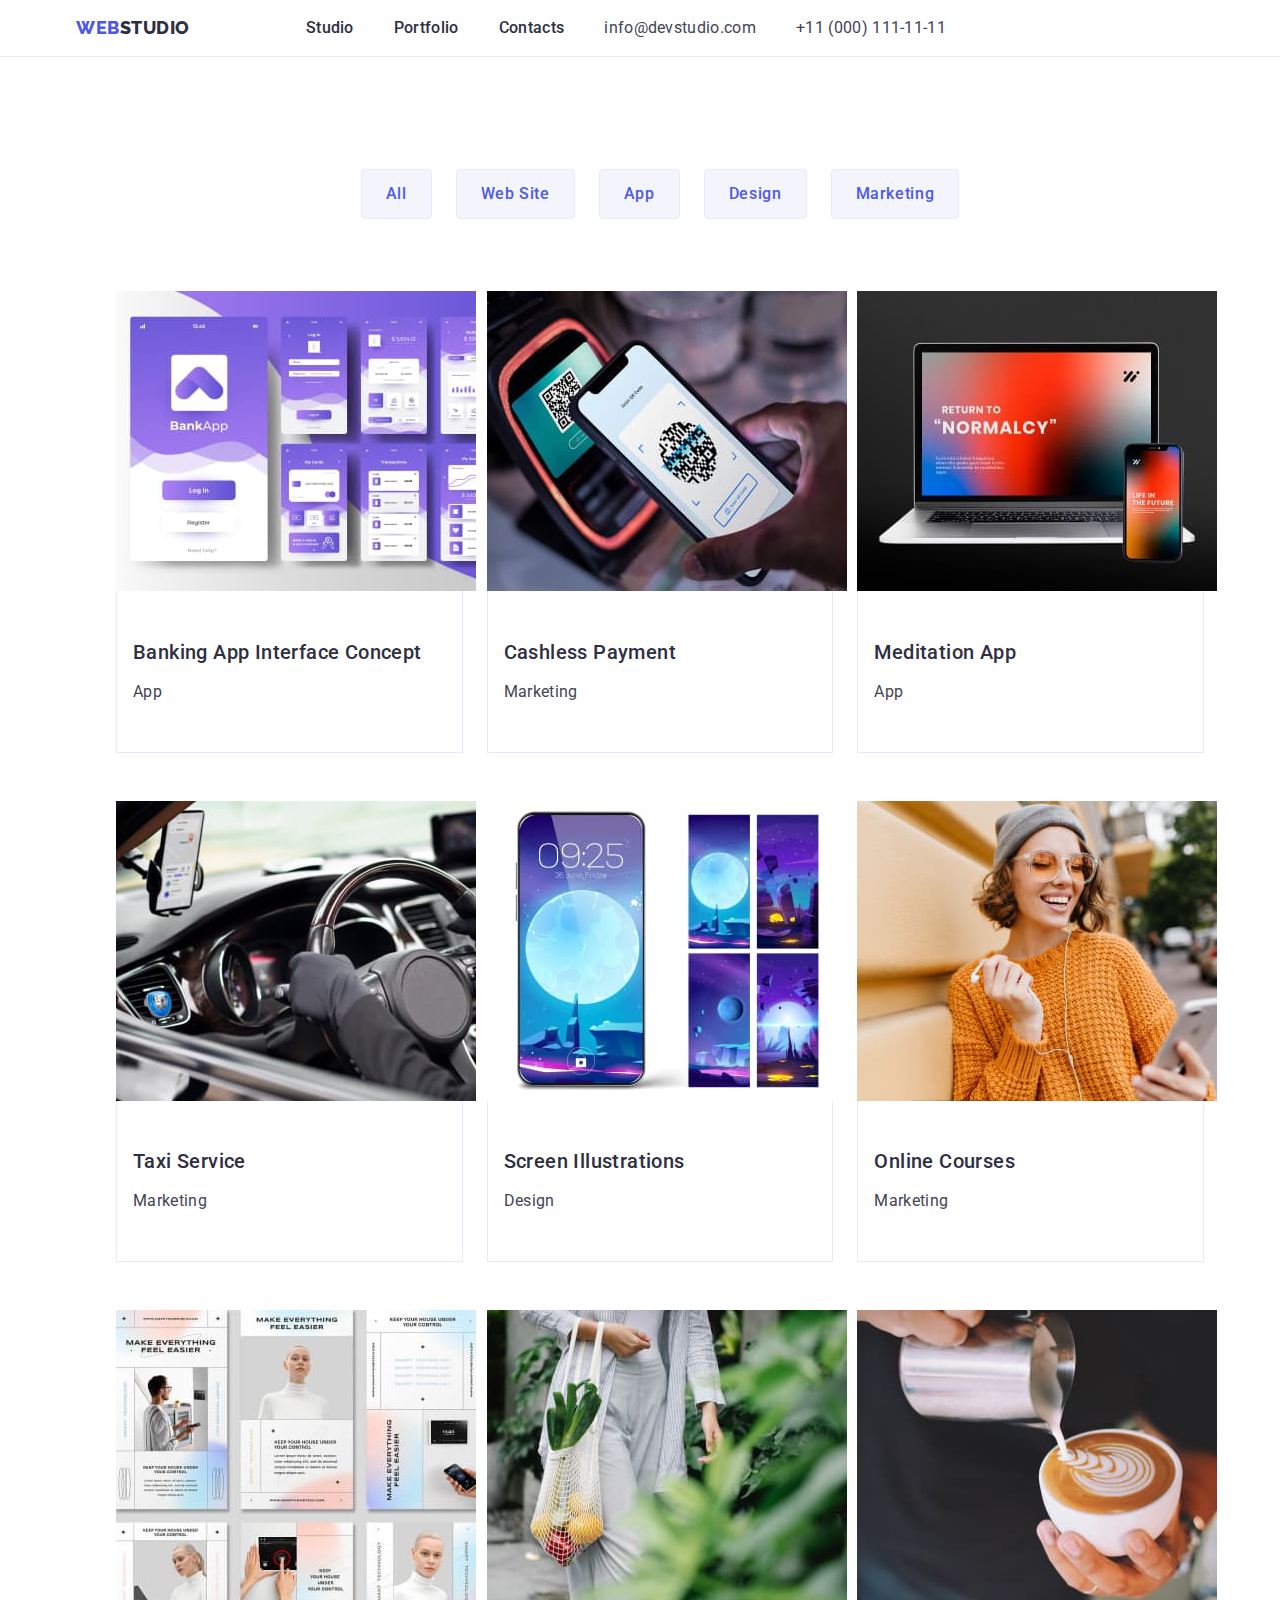
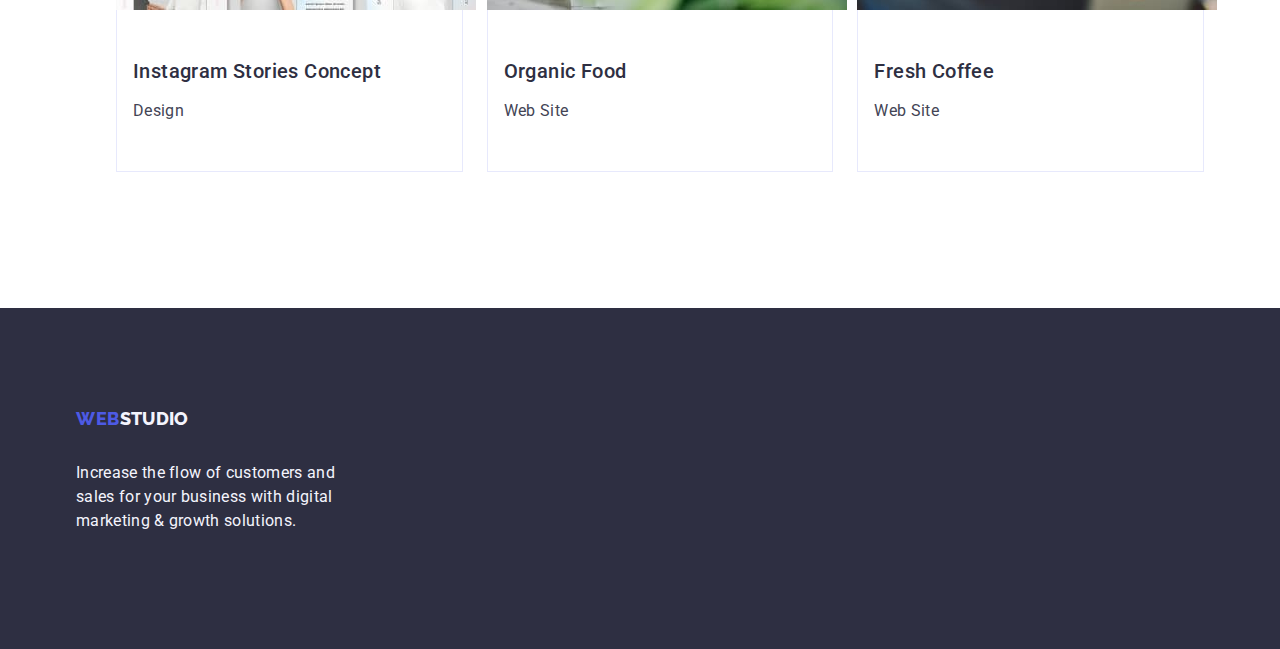
==== commit 9b824452: "11" ====
--- a/portfolio.html
+++ b/portfolio.html
@@ -99,10 +99,10 @@
                   width="360"
                 />
                 <div>
-                <h2 class="portfolio_h">Cashless Payment</h2>
-                <p class="portfolio_p">Marketing</p></a
-              >
-              </div>
+                  <h2 class="portfolio_h">Cashless Payment</h2>
+                  <p class="portfolio_p">Marketing</p>
+                </div>
+              </a>
             </li>
             <li class="portfolio-item">
               <a href="" class="link"
@@ -112,8 +112,8 @@
                   width="360"
                 />
                 <div>
-                <h2 class="portfolio_h">Meditation App</h2>
-                <p class="portfolio_p">App</p>
+                  <h2 class="portfolio_h">Meditation App</h2>
+                  <p class="portfolio_p">App</p>
                 </div>
               </a>
             </li>
@@ -125,10 +125,10 @@
                   width="360"
                 />
                 <div>
-                <h2 class="portfolio_h">Taxi Service</h2>
-                <p class="portfolio_p">Marketing</p></a
-              >
-              </div>
+                  <h2 class="portfolio_h">Taxi Service</h2>
+                  <p class="portfolio_p">Marketing</p>
+                </div>
+              </a>
             </li>
             <li class="portfolio-item">
               <a href="" class="link"
@@ -138,10 +138,10 @@
                   width="360"
                 />
                 <div>
-                <h2 class="portfolio_h">Screen Illustrations</h2>
-                <p class="portfolio_p">Design</p></a
-              >
-              </div>
+                  <h2 class="portfolio_h">Screen Illustrations</h2>
+                  <p class="portfolio_p">Design</p>
+                </div>
+              </a>
             </li>
             <li class="portfolio-item">
               <a href="" class="link"
@@ -151,10 +151,10 @@
                   width="360"
                 />
                 <div>
-                <h2 class="portfolio_h">Online Courses</h2>
-                <p class="portfolio_p">Marketing</p></a
-              >
-              </div>
+                  <h2 class="portfolio_h">Online Courses</h2>
+                  <p class="portfolio_p">Marketing</p>
+                </div>
+              </a>
             </li>
             <li class="portfolio-item">
               <a href="" class="link"
@@ -164,10 +164,10 @@
                   width="360"
                 />
                 <div>
-                <h2 class="portfolio_h">Instagram Stories Concept</h2>
-                <p class="portfolio_p">Design</p></a
-              >
-              </div>
+                  <h2 class="portfolio_h">Instagram Stories Concept</h2>
+                  <p class="portfolio_p">Design</p>
+                </div>
+              </a>
             </li>
             <li class="portfolio-item">
               <a href="" class="link"
@@ -177,10 +177,10 @@
                   width="360"
                 />
                 <div>
-                <h2 class="portfolio_h">Organic Food</h2>
-                <p class="portfolio_p">Web Site</p></a
-              >
-              </div>
+                  <h2 class="portfolio_h">Organic Food</h2>
+                  <p class="portfolio_p">Web Site</p>
+                </div>
+              </a>
             </li>
             <li class="portfolio-item">
               <a href="" class="link"
@@ -190,16 +190,16 @@
                   width="360"
                 />
                 <div>
-                <h2 class="portfolio_h">Fresh Coffee</h2>
-                <p class="portfolio_p">Web Site</p></a
-              >
-              </div>
+                  <h2 class="portfolio_h">Fresh Coffee</h2>
+                  <p class="portfolio_p">Web Site</p>
+                </div>
+              </a>
             </li>
           </ul>
         </div>
       </section>
     </main>
-   <footer class="foot">
+    <footer class="foot">
       <div class="container">
         <a href="./index.html" class="foot_logo logo link"
           >Web<span class="logo_second">Studio</span></a
--- a/css/styles.css
+++ b/css/styles.css
@@ -91,7 +91,7 @@
   text-decoration: none;
 }
 
-.buttons-list{
+.buttons-list {
   display: flex;
   justify-content: center;
   gap: 24px;
@@ -111,11 +111,10 @@
   color: var(--primary-brand-color);
   text-decoration: none;
   margin-right: 76px;
-  
-}
-.foot_logo{
+}
+.foot_logo {
   display: inline-block;
-    margin-bottom: 16px;
+  margin-bottom: 16px;
 }
 .logo-part {
   color: var(--modal-overlay);
@@ -147,7 +146,7 @@
 .second-section {
   padding: 120px 0 120px;
 }
-.third-section{
+.third-section {
   padding-bottom: 120px;
 }
 .hero_h {
@@ -158,8 +157,7 @@
   color: #ffffff;
   max-width: 496px;
   margin: 0 auto;
-  padding-bottom:48px;
-  
+  padding-bottom: 48px;
 }
 .hero_button {
   background-color: #4d5ae5;
@@ -205,7 +203,7 @@
 }
 .team_img {
   background-color: #ffffff;
-  width: calc((100%-72px)/4);
+  width: calc((100%-72px) / 4);
   border-radius: 0px 0px 4px 4px;
 }
 .foot {
@@ -249,7 +247,7 @@
 .filter-button:focus {
   color: #ffffff;
   background-color: #404bbf;
-  border: 1px solid transparent
+  border: 1px solid transparent;
 }
 .portfolio_p {
   font-size: 16px;
@@ -265,7 +263,7 @@
   color: var(--hero-background-color);
   margin-bottom: 8px;
 }
-.portfolio{
+.portfolio {
   display: flex;
   flex-wrap: wrap;
   column-gap: 24px;
@@ -273,7 +271,6 @@
 }
 img {
   display: block;
-  
 }
 .page-header {
   border-bottom: 1px solid #e7e9fc;
@@ -285,7 +282,6 @@
   width: 1158px;
   margin: 0 auto;
   padding: 0 15px 0 15px;
-  
 }
 .navigation {
   display: flex;
@@ -303,31 +299,31 @@
   clip: rect(0 0 0 0);
   overflow: hidden;
 }
-.benefits_list{
+.benefits_list {
   display: flex;
   gap: 24px;
 }
- .benefits-item{
-width: calc((100% - 72px)/4);
-}
-.third-list{
+.benefits-item {
+  width: calc((100% - 72px) / 4);
+}
+.third-list {
   display: flex;
   gap: 24px;
 }
-.we-doing-li{
-  width: calc((100%-48px)/3);
-}
-.worker{
+.we-doing-li {
+  width: calc((100% - 48px) / 3);
+}
+.worker {
   padding: 32px 0 32px;
 }
-.portfolio-section{
+.portfolio-section {
   padding: 96px 0 120px 0;
-  }
-  .portfolio-item{
-    width: calc((100%-48px)/3);
-  }
-  .portfolio-item div{
-    padding: 32px 16px;
-    border: 1px solid #e7e9fc;
-    border-top: none;
-  }+}
+.portfolio-item {
+  width: calc((100% - 48px) / 3);
+}
+.portfolio-item div {
+  padding: 32px 16px;
+  border: 1px solid #e7e9fc;
+  border-top: none;
+}
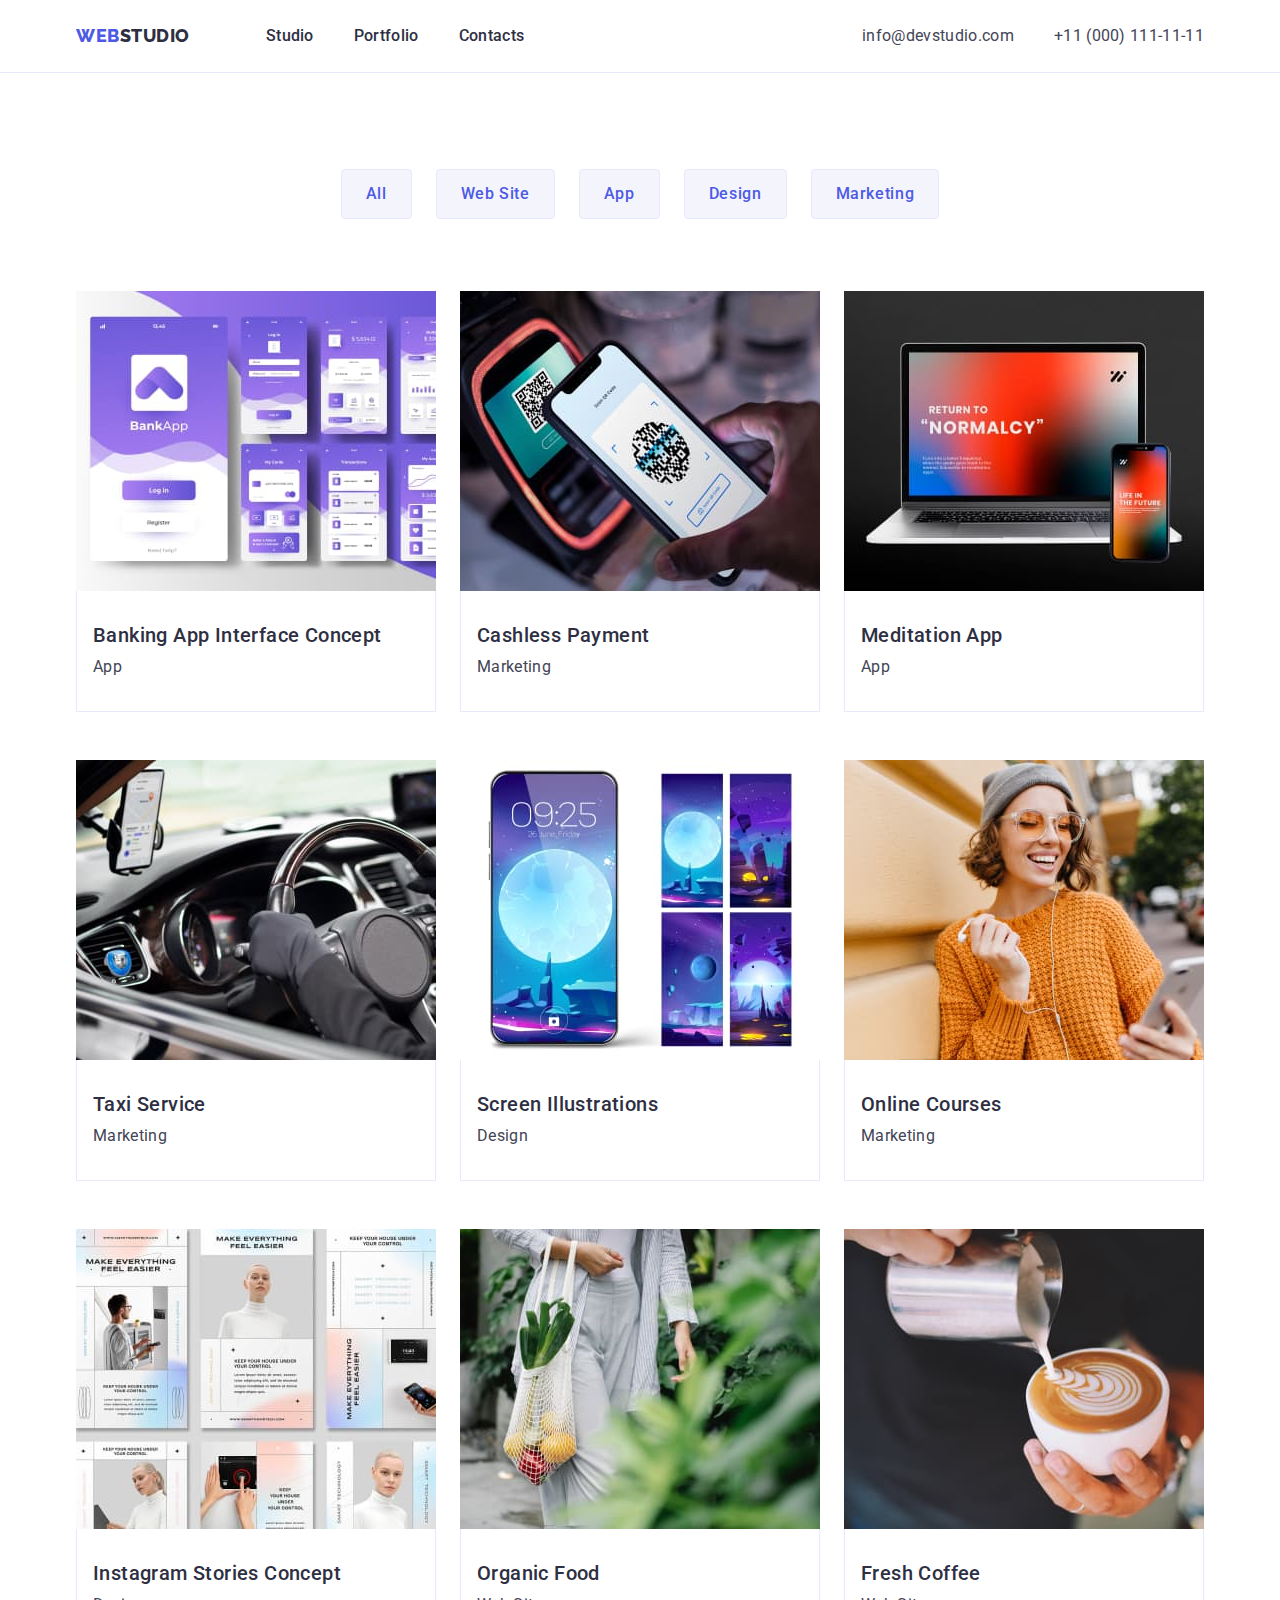
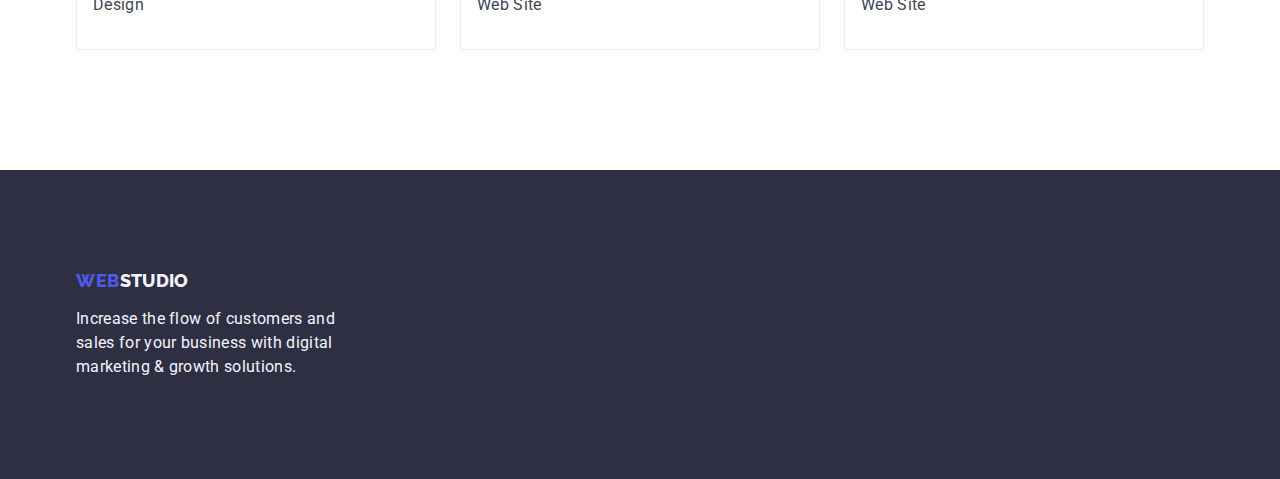
==== commit 5ae8e1a4: "15" ====
--- a/portfolio.html
+++ b/portfolio.html
@@ -27,7 +27,7 @@
             >Web<span class="logo-part">Studio</span></a
           >
 
-          <ul class="list">
+          <ul class="nav-list list">
             <li>
               <a href="./index.html" class="nav-link link">Studio</a>
             </li>
@@ -37,8 +37,9 @@
             <li><a href="" class="nav-link link">Contacts</a></li>
           </ul>
         </nav>
+
         <address class="contacts">
-          <ul class="list">
+          <ul class="address-list list">
             <li>
               <a href="mailto:info@devstudio.com" class="address-link link"
                 >info@devstudio.com</a
--- a/css/styles.css
+++ b/css/styles.css
@@ -35,9 +35,24 @@
   line-height: 1.2;
   letter-spacing: 0.02em;
   color: var(--hero-background-color);
+  margin: 0;
+  padding: 0;
   margin-bottom: 8px;
   text-align: center;
 }
+
+.third_hh {
+  font-size: 20px;
+  font-weight: medium;
+  font-weight: 500;
+  line-height: 1.2;
+  letter-spacing: 0.02em;
+  color: var(--hero-background-color);
+  margin: 0 auto;
+  margin-bottom: 8px;
+  text-align: left;
+}
+
 button {
   font-size: 16px;
   letter-spacing: 4%;
@@ -47,21 +62,25 @@
   border: 0px;
   cursor: pointer;
 }
+
 button:hover,
 button:focus {
   background-color: var(--pressed-state-color);
 }
+
 .small-text {
   font-size: 12px;
   letter-spacing: 4%;
   line-height: 14px;
 }
+
 .medium-text {
   font-size: 16px;
   letter-spacing: 2%;
   line-height: 24px;
   font-weight: medium;
 }
+
 .nav-link {
   color: var(--text-color);
   text-decoration: none;
@@ -72,23 +91,37 @@
   letter-spacing: 0.02em;
   color: var(--hero-background-color);
   padding: 24px 0 24px;
-}
+  margin: 0 auto;
+  display: block;
+}
+
+.nav-list {
+  display: flex;
+  gap: 40px;
+  margin: 0;
+  padding: 0;
+}
+
+.address-list {
+  display: flex;
+  gap: 40px;
+  margin: 0;
+  padding: 0;
+}
+
 .list {
   list-style: none;
-  display: flex;
-  gap: 40px;
-}
-.list .link:active {
-  color: var(--primary-brand-color);
-  text-decoration: underline;
-}
+  margin: 0;
+  padding: 0;
+}
+
 .contacts {
   font-style: normal;
   display: flex;
-}
-.contacts .link:active {
-  color: var(--primary-brand-color);
-  text-decoration: none;
+  gap: 40px;
+  padding: 0;
+  margin: 0;
+  margin-left: auto;
 }
 
 .buttons-list {
@@ -101,6 +134,7 @@
 ul {
   list-style-type: none;
 }
+
 .logo {
   font-family: "Raleway", sans-serif;
   font-weight: 800;
@@ -112,43 +146,56 @@
   text-decoration: none;
   margin-right: 76px;
 }
+
 .foot_logo {
   display: inline-block;
+
+  margin: 0;
+  padding: 0;
   margin-bottom: 16px;
 }
+
 .logo-part {
   color: var(--modal-overlay);
 }
+
 .logo_second {
   color: #f4f4fd;
   letter-spacing: 0.02em;
 }
+
 .p_second {
   color: var(--light-color);
   letter-spacing: 0.02em;
   max-width: 264px;
-}
+  margin: 0;
+  padding: 0;
+}
+
 .address-link {
   font-size: 16px;
   line-height: 1.5;
   letter-spacing: 0.02em;
   color: var(--text-color);
-}
-.address-link:hover,
-.address-link:focus {
-  color: var(--pressed-state-color);
-  text-decoration: none;
-}
+  padding: 24px 0 24px;
+  margin: 0;
+  display: block;
+}
+
 .first-section {
   background-color: var(--hero-background-color);
   padding: 188px 0 188px;
 }
+
 .second-section {
   padding: 120px 0 120px;
-}
+  margin: 0;
+}
+
 .third-section {
   padding-bottom: 120px;
 }
+
 .hero_h {
   font-size: 56px;
   line-height: 1.07;
@@ -157,8 +204,9 @@
   color: #ffffff;
   max-width: 496px;
   margin: 0 auto;
-  padding-bottom: 48px;
-}
+  margin-bottom: 48px;
+}
+
 .hero_button {
   background-color: #4d5ae5;
   font-family: "Roboto", sans-serif;
@@ -175,17 +223,32 @@
   border-radius: 4px;
   margin: 0 auto;
 }
+
 .hero_button:hover,
 .hero_button:focus {
   background-color: var(--pressed-state-color);
 }
+
 .p_benefits {
   font-size: 16px;
   line-height: 1.5;
   letter-spacing: 0.02em;
   color: var(--text-color);
+  text-align: left;
+  margin: 0;
+  padding: 0;
+}
+
+.p_fourth {
+  font-size: 16px;
+  line-height: 1.5;
+  letter-spacing: 0.02em;
+  color: var(--text-color);
   text-align: center;
-}
+  margin: 0;
+  padding: 0;
+}
+
 .second_h {
   font-size: 36px;
   line-height: 1.11;
@@ -194,6 +257,8 @@
   text-transform: capitalize;
   color: var(--hero-background-color);
   font-weight: bold;
+  padding: 0;
+  margin: 0;
   margin-bottom: 72px;
 }
 
@@ -201,11 +266,13 @@
   background-color: #f4f4fd;
   padding: 120px 0 120px;
 }
+
 .team_img {
   background-color: #ffffff;
-  width: calc((100%-72px) / 4);
+  width: calc ((100% - 72px) / 4);
   border-radius: 0px 0px 4px 4px;
 }
+
 .foot {
   background-color: var(--hero-background-color);
   padding: 100px 0 100px;
@@ -220,16 +287,7 @@
   color: var(--primary-brand-color);
   text-decoration: none;
 }
-.nav-link.link:hover,
-.nav-link.link:focus {
-  color: var(--pressed-state-color);
-  text-decoration: none;
-}
-.address-link.link:hover,
-.address-link.link:focus {
-  color: var(--pressed-state-color);
-  text-decoration: none;
-}
+
 .filter-button {
   font-family: "Roboto", sans-serif;
   font-weight: 500;
@@ -243,50 +301,71 @@
   border: 1px solid var(--saccent-color);
   border-radius: 4px;
 }
+
 .filter-button:hover,
 .filter-button:focus {
   color: #ffffff;
   background-color: #404bbf;
   border: 1px solid transparent;
 }
+
 .portfolio_p {
   font-size: 16px;
   line-height: 1.5;
   letter-spacing: 0.02em;
   color: var(--text-color);
-}
+  margin: 0;
+}
+
 .portfolio_h {
   font-weight: 500;
   font-size: 20px;
   line-height: 1.2;
   letter-spacing: 0.02em;
   color: var(--hero-background-color);
+  margin: 0;
   margin-bottom: 8px;
 }
+
 .portfolio {
   display: flex;
   flex-wrap: wrap;
   column-gap: 24px;
   row-gap: 48px;
-}
+  padding: 0;
+  margin: 0;
+}
+
 img {
   display: block;
-}
+  max-width: 100%;
+  height: auto;
+}
+
 .page-header {
   border-bottom: 1px solid #e7e9fc;
 }
+
 .div-page-header {
   display: flex;
-}
+  padding: 0;
+  margin: 0;
+}
+
 .container {
   width: 1158px;
   margin: 0 auto;
   padding: 0 15px 0 15px;
 }
+
 .navigation {
   display: flex;
   align-items: center;
-}
+  justify-content: space-between;
+  margin: 0;
+  padding: 0;
+}
+
 .visually-hidden {
   position: absolute;
   width: 1px;
@@ -299,31 +378,48 @@
   clip: rect(0 0 0 0);
   overflow: hidden;
 }
+
 .benefits_list {
   display: flex;
+  list-style: none;
   gap: 24px;
-}
+  padding: 0;
+  margin: 0;
+}
+
 .benefits-item {
   width: calc((100% - 72px) / 4);
-}
+  margin: 0;
+  padding: 0;
+}
+
 .third-list {
   display: flex;
   gap: 24px;
-}
+  padding: 0;
+  margin: 0;
+}
+
 .we-doing-li {
   width: calc((100% - 48px) / 3);
 }
+
 .worker {
   padding: 32px 0 32px;
-}
+  margin: 0;
+}
+
 .portfolio-section {
   padding: 96px 0 120px 0;
 }
+
 .portfolio-item {
   width: calc((100% - 48px) / 3);
 }
+
 .portfolio-item div {
   padding: 32px 16px;
   border: 1px solid #e7e9fc;
   border-top: none;
-}
+  margin: 0 auto;
+}
